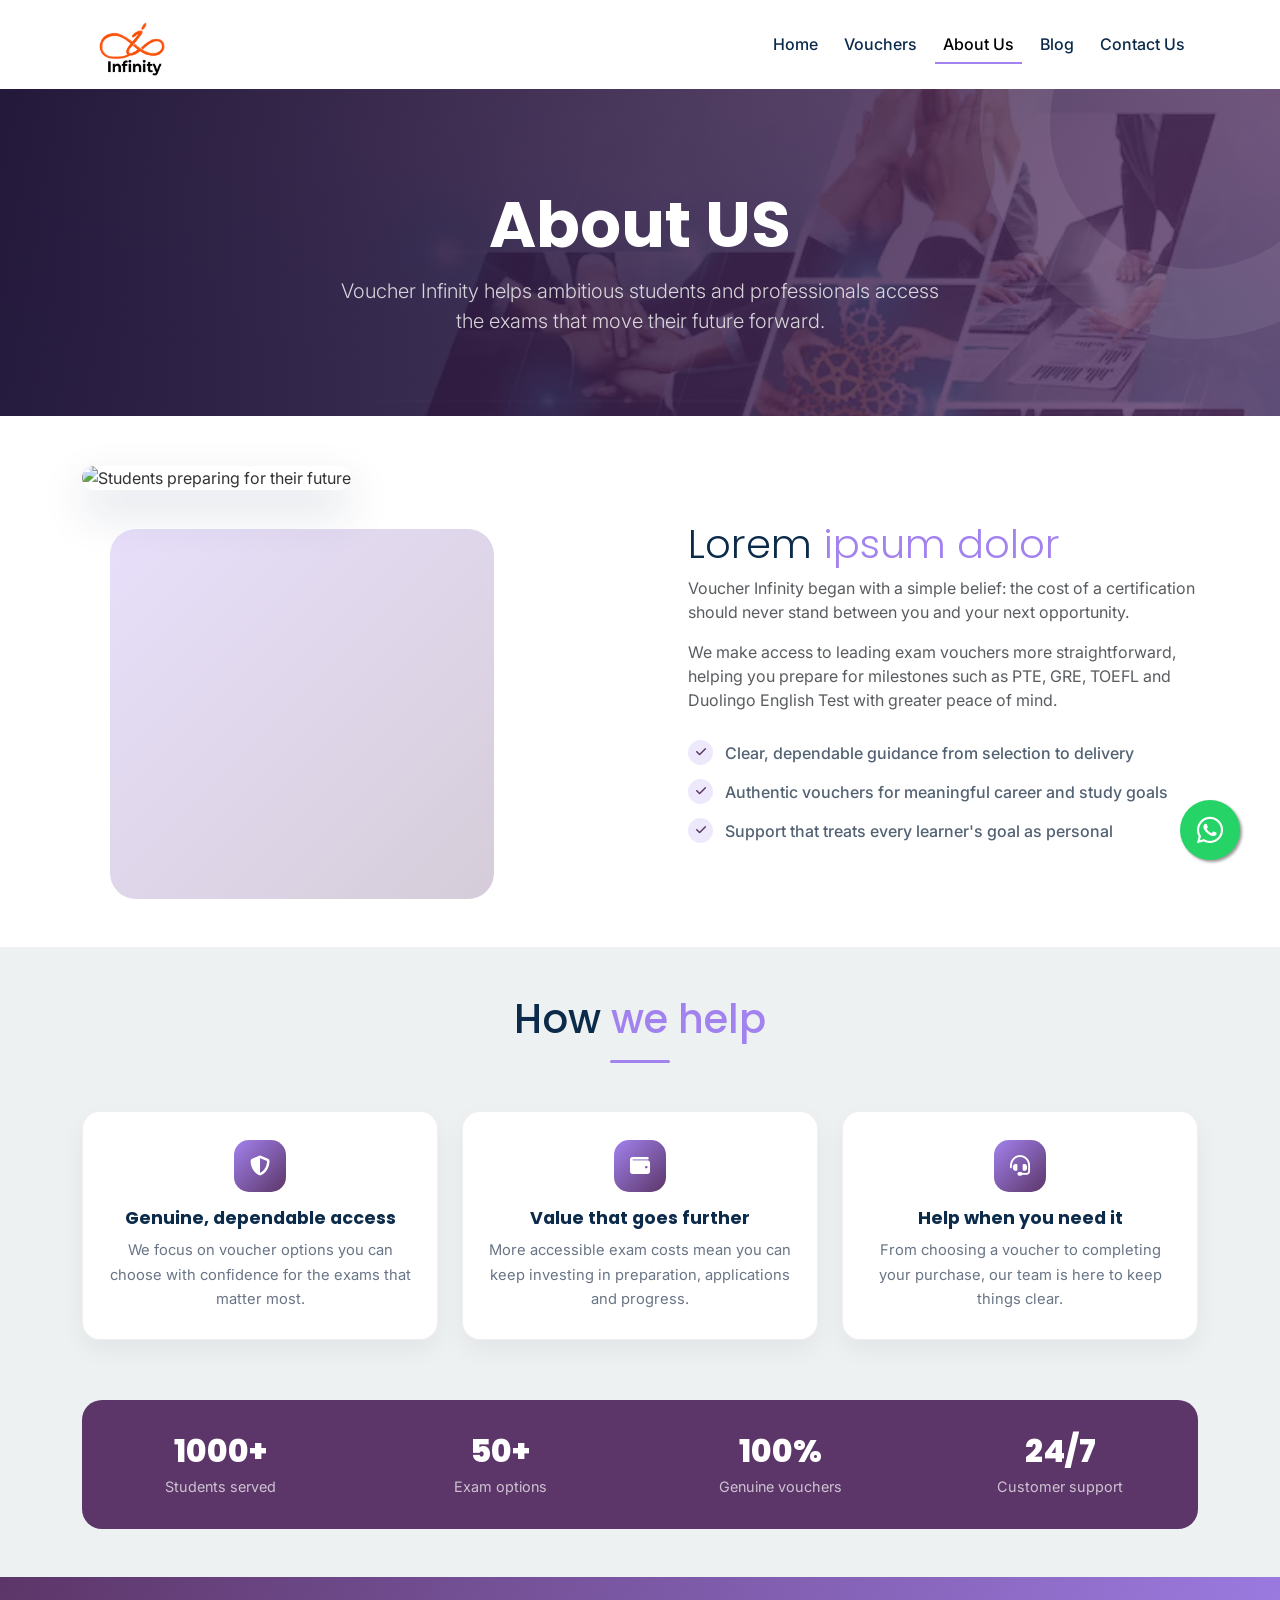
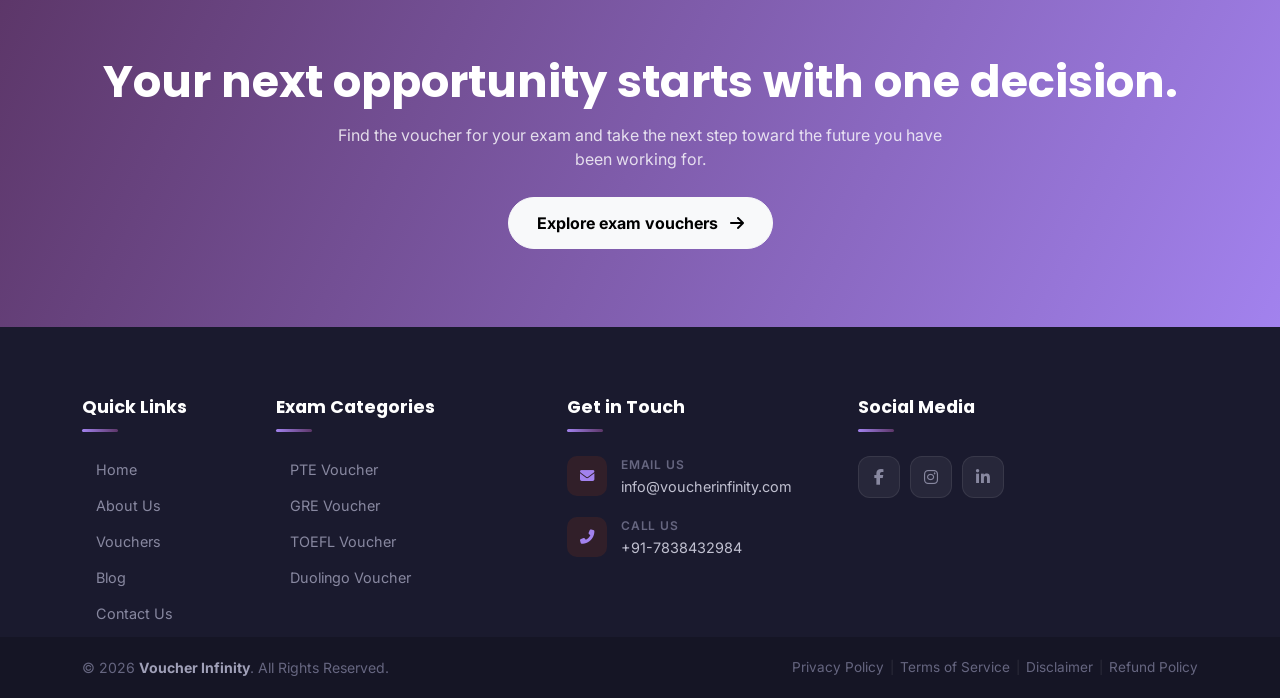
==== about.html @ 2a3965a2 "first commit" ====
<!DOCTYPE html>
<html lang="en">

<head>
  <meta charset="UTF-8">
  <meta name="viewport" content="width=device-width, initial-scale=1.0">
  <title>About Us - Voucher Infinity</title>
  <meta name="description"
    content="Learn more about Voucher Infinity, our mission, and our commitment to providing affordable certification vouchers.">

  <link rel="preconnect" href="https://fonts.googleapis.com">
  <link rel="preconnect" href="https://fonts.gstatic.com" crossorigin>
  <link
    href="https://fonts.googleapis.com/css2?family=Inter:wght@300;400;500;600;700&family=Poppins:wght@500;600;700;800&display=swap"
    rel="stylesheet">

  <link href="https://cdn.jsdelivr.net/npm/bootstrap@5.3.0/dist/css/bootstrap.min.css" rel="stylesheet">
  <link rel="stylesheet" href="https://cdnjs.cloudflare.com/ajax/libs/font-awesome/6.4.0/css/all.min.css">
  <link href="https://unpkg.com/aos@2.3.1/dist/aos.css" rel="stylesheet">
  <link rel="stylesheet" href="assets/css/style.css">

  <style>

  </style>
</head>

<body>

  <!-- Sticky Navbar -->
  <nav class="navbar navbar-expand-lg navbar-light" id="mainNavbar2">
    <div class="container">
      <a class="navbar-brand" href="index.html">
        <!-- <img src="assets/images/logo-white.png" alt="" class="nav-logo" style="max-width: 100px;"> -->
        <img src="assets/images/logo.png" alt="" class="nav-logo" style="max-width: 100px;">
      </a>

      <button class=" navbar-toggler ms-auto" type="button" data-bs-toggle="collapse" data-bs-target="#heronavbar">
        <span class="navbar-toggler-icon"></span>
      </button>
      <div class="collapse navbar-collapse" id="heronavbar">
        <ul class="navbar-nav ms-auto">
          <li class="nav-item">
            <a class="nav-link" href="index.html">Home</a>
          </li>
          <li class="nav-item voucher-dropdown dropdown">
            <a class="nav-link " href=" #" style="pointer-events: none;">
              Vouchers
            </a>

            <!-- VOUCHERS DROP DOWN -->
            <ul class="dropdown-menu">
              <li><a class="dropdown-item" href="exam-voucher-detail.html?exam=pte">PTE Voucher</a></li>
              <li><a class="dropdown-item" href="exam-voucher-detail.html?exam=gre">GRE Voucher</a></li>
              <li><a class="dropdown-item" href="exam-voucher-detail.html?exam=duolingo">Duolingo Voucher</a></li>
              <li><a class="dropdown-item" href="exam-voucher-detail.html?exam=toefl">TOEFL Voucher</a></li>
            </ul>

          </li>
          <li class="nav-item">
            <a class="nav-link active" href="about.html">About Us</a>
          </li>
          <li class="nav-item">
            <a class="nav-link" href="blog.html">Blog</a>
          </li>
          <li class="nav-item">
            <a class="nav-link" href="contact.html">Contact Us</a>
          </li>
        </ul>
      </div>
    </div>
  </nav>

  <div class="about-hero text-center"
    style=" background: #261a38 url('./assets/images/banners/about-page.webp') center/cover;">
    <div class="container" data-aos="fade-up">

      <h1>About US</h1>
      <p class="lead">Voucher Infinity helps ambitious students and professionals access the exams that move their
        future forward.</p>
    </div>
  </div>
  <div class="d-none"> </div>

  <section class="about-section py-5">
    <div class="container">
      <div class="row align-items-center g-5">
        <div class="col-lg-6" data-aos="fade-right">
          <div class="about-visual">
            <img
              src="https://img.magnific.com/premium-photo/composite-image-close-up-businesswoman-holding-blank-card_1134-14788.jpg?semt=ais_hybrid&w=740&q=80"
              alt="Students preparing for their future">
            <!-- <div class="experience-card"><strong>One goal.</strong><span>More confidence to take the exam that can
                change your path.</span></div> -->
          </div>
        </div>
        <div class="col-lg-6 ps-lg-5" data-aos="fade-left">

          <h2 class="display-6 ">Lorem <span class="text-primary-custom position-relative z-1">ipsum dolor</span>
          </h2>
          <p class="text-muted ">Voucher Infinity began with a simple belief: the cost of a certification should
            never stand between you and your next opportunity.</p>
          <p class="text-muted">We make access to leading exam vouchers more straightforward, helping you prepare for
            milestones such as PTE, GRE, TOEFL and Duolingo English Test with greater peace of mind.</p>
          <ul class="about-checklist">
            <li><i class="fas fa-check"></i>Clear, dependable guidance from selection to delivery</li>
            <li><i class="fas fa-check"></i>Authentic vouchers for meaningful career and study goals</li>
            <li><i class="fas fa-check"></i>Support that treats every learner's goal as personal</li>
          </ul>
        </div>
      </div>
    </div>
  </section>

  <section class="about-section  py-5">
    <div class="container">
      <div class="section-title  mb-4" data-aos="fade-up">
        <h2 class="">How <span> we help</span></h2>

      </div>

      <div class="row g-4 mt-3">
        <div class="col-md-4" data-aos="fade-up" data-aos-delay="0">
          <article class="proof-card"><i class="fas fa-shield-halved"></i>
            <h3>Genuine, dependable access</h3>
            <p>We focus on voucher options you can choose with confidence for the exams that matter most.</p>
          </article>
        </div>
        <div class="col-md-4" data-aos="fade-up" data-aos-delay="100">
          <article class="proof-card"><i class="fas fa-wallet"></i>
            <h3>Value that goes further</h3>
            <p>More accessible exam costs mean you can keep investing in preparation, applications and progress.</p>
          </article>
        </div>
        <div class="col-md-4" data-aos="fade-up" data-aos-delay="200">
          <article class="proof-card"><i class="fas fa-headset"></i>
            <h3>Help when you need it</h3>
            <p>From choosing a voucher to completing your purchase, our team is here to keep things clear.</p>
          </article>
        </div>
      </div>
      <div class="stat-strip" data-aos="zoom-in">
        <div class="row text-center g-4">
          <div class="col-6 col-lg-3">
            <div class="number">1000+</div>
            <p>Students served</p>
          </div>
          <div class="col-6 col-lg-3">
            <div class="number">50+</div>
            <p>Exam options</p>
          </div>
          <div class="col-6 col-lg-3">
            <div class="number">100%</div>
            <p>Genuine vouchers</p>
          </div>
          <div class="col-6 col-lg-3">
            <div class="number">24/7</div>
            <p>Customer support</p>
          </div>
        </div>
      </div>
    </div>
  </section>

  <section class="about-cta">
    <div class="container" data-aos="fade-up">
      <h2>Your next opportunity starts with one decision.</h2>
      <p>Find the voucher for your exam and take the next step toward the future you have been working for.</p><a
        class="btn btn-light" href="index.html#vouchers">Explore exam vouchers <i
          class="fas fa-arrow-right ms-2"></i></a>
    </div>
  </section>

  <!-- Footer -->

  <footer class="site-footer" id="site-footer">


    <!-- Main Footer Content -->
    <div class="footer-main">
      <div class="container">
        <div class="row g-5">
          <!-- Brand Column -->


          <!-- Quick Links -->
          <div class="col-lg-2 col-md-6 col-6">
            <h5 class="footer-col-title">Quick Links</h5>
            <ul class="footer-nav-list" id="footer-quick-links">
              <li><a href="index.html"><i class="fas fa-chevron-right"></i> Home</a></li>
              <li><a href="about.html"><i class="fas fa-chevron-right"></i> About Us</a></li>
              <li><a href="vouchers.html"><i class="fas fa-chevron-right"></i> Vouchers</a></li>
              <li><a href="blog.html"><i class="fas fa-chevron-right"></i> Blog</a></li>
              <li><a href="contact.html"><i class="fas fa-chevron-right"></i> Contact Us</a></li>
            </ul>
          </div>

          <!-- Exam Categories -->
          <div class="col-lg-3 col-md-6 col-6">
            <h5 class="footer-col-title">Exam Categories</h5>
            <ul class="footer-nav-list" id="footer-categories">
              <li><a href="exam-voucher-detail.html?exam=pte"><i class="fas fa-chevron-right"></i> PTE Voucher</a></li>
              <li><a href="exam-voucher-detail.html?exam=gre"><i class="fas fa-chevron-right"></i> GRE Voucher</a></li>
              <li><a href="exam-voucher-detail.html?exam=toefl"><i class="fas fa-chevron-right"></i> TOEFL Voucher</a>
              </li>
              <li><a href="exam-voucher-detail.html?exam=duolingo"><i class="fas fa-chevron-right"></i> Duolingo
                  Voucher</a></li>

            </ul>
          </div>

          <!-- Contact Info -->
          <div class="col-lg-3 col-md-6">
            <h5 class="footer-col-title">Get in Touch</h5>
            <ul class="footer-contact-list" id="footer-contact-info">
              <li>
                <div class="footer-contact-icon"><i class="fas fa-envelope"></i></div>
                <div>
                  <span class="footer-contact-label">Email Us</span>
                  <a href="mailto:info@voucherinfinity.com">info@voucherinfinity.com</a>
                </div>
              </li>
              <li>
                <div class="footer-contact-icon"><i class="fas fa-phone-alt"></i></div>
                <div>
                  <span class="footer-contact-label">Call Us</span>
                  <a href="tel:+917838432984">+91-7838432984</a>
                </div>
              </li>
              <!-- <li>
                <div class="footer-contact-icon"><i class="fas fa-map-marker-alt"></i></div>
                <div>
                  <span class="footer-contact-label">Location</span>
                  <span class="footer-contact-value">New Delhi, India</span>
                </div>
              </li>
              <li>
                <div class="footer-contact-icon"><i class="fas fa-clock"></i></div>
                <div>
                  <span class="footer-contact-label">Working Hours</span>
                  <span class="footer-contact-value">Mon - Sat: 9AM - 7PM</span>
                </div>
              </li> -->
            </ul>
          </div>
          <div class="col-lg-4 col-md-6">
            <h5 class="footer-col-title">Social Media </h5>
            <div class="footer-brand-block">
              <!-- <a href="index.html" class="footer-logo-link d-inline-flex align-items-center gap-2 mb-3">

                <img src="assets/images/logo-white.png" alt="footer-logo" style="max-width: 100px;" />
              </a> -->

              <div class="footer-social-links">
                <a href="#" class="footer-social-link" aria-label="Facebook" id="footer-social-facebook">
                  <i class="fab fa-facebook-f"></i>
                </a>

                <a href="#" class="footer-social-link" aria-label="Instagram" id="footer-social-instagram">
                  <i class="fab fa-instagram"></i>
                </a>
                <a href="#" class="footer-social-link" aria-label="LinkedIn" id="footer-social-linkedin">
                  <i class="fab fa-linkedin-in"></i>
                </a>

              </div>
            </div>
          </div>
        </div>

        <!-- Trust Badges Row -->

      </div>
    </div>

    <!-- Footer Bottom -->
    <div class="footer-bottom-bar">
      <div class="container">
        <div class="row align-items-center g-3">
          <div class="col-md-6 text-center text-md-start">
            <p class="footer-copyright mb-0">&copy; 2026 <strong>Voucher Infinity</strong>. All Rights Reserved.</p>
          </div>
          <div class="col-md-6 text-center text-md-end">
            <div class="footer-legal-links" id="footer-legal-links">
              <a href="#">Privacy Policy</a>
              <span class="footer-legal-sep">|</span>
              <a href="#">Terms of Service</a>
              <span class="footer-legal-sep">|</span>
              <a href="#">Disclaimer</a>
              <span class="footer-legal-sep">|</span>
              <a href="#">Refund Policy</a>
            </div>
          </div>
        </div>
      </div>
    </div>
  </footer>
  <a href="https://wa.me/919876543210" class="whatsapp-float" target="_blank"><i class="fab fa-whatsapp"></i></a>

  <script src="https://code.jquery.com/jquery-3.6.0.min.js"></script>
  <script src="https://cdn.jsdelivr.net/npm/bootstrap@5.3.0/dist/js/bootstrap.bundle.min.js"></script>
  <script src="https://unpkg.com/aos@2.3.1/dist/aos.js"></script>
  <script src="assets/js/main.js"></script>
</body>

</html>
---- assets/css/style.css ----
:root {
  --primary-color: #a282ee;
  --secondary-color: #5c3668;

  --light-bg: #F8F9FA;
  --body-font: 'Inter', sans-serif;
  --heading-font: 'Poppins', sans-serif;
  --border-radius-sm: 8px;
  --border-radius-md: 16px;
  --border-radius-lg: 24px;
  --box-shadow: 0 10px 30px rgba(0, 0, 0, 0.08);
  --box-shadow-hover: 0 15px 40px rgba(252, 77, 1, 0.15);
  --transition: all 0.3s ease;
  --primary-gradient: linear-gradient(90deg, var(--primary-color), var(--secondary-color));
  --gradient-btn: linear-gradient(90deg, var(--secondary-color) 0%, var(--primary-color) 100%);
  --shadow-sm: 0 4px 6px rgba(0, 0, 0, 0.05);
  --shadow-md: 0 10px 20px rgba(0, 0, 0, 0.08);
  --shadow-lg: 0 20px 40px rgba(0, 0, 0, 0.12);
  --shadow-card: 0 20px 40px rgba(3, 123, 128, 0.26);
  --theme-white: #ffffff;
  /* --white: #ffffff; */
  --dark-color: #0C2B4B;
  --light-primary-color: rgba(162, 130, 238, 0.16);
  --light-color: #747781;

}

body {
  font-family: var(--body-font);
  color: #333;
  overflow-x: hidden;
  background-color: #FAFBFC;
}

h1,
h2,
h3,
h4,
h5,
h6 {
  font-family: var(--heading-font);
  font-weight: 700;
  color: var(--dark-color);
}

a {
  text-decoration: none;
  transition: var(--transition);
}

section {
  background-color: #edf1f1;
}

section:nth-child(even) {
  background-color: #ffffff;
}

/* Utilities */
.text-primary-custom {
  color: var(--primary-color);
}

.text-secondary-custom {
  color: var(--secondary-color);
}

.bg-primary-custom {
  background-color: var(--primary-color);
}

.bg-secondary-custom {
  background-color: var(--secondary-color);
}

.btn-primary-custom {
  background: var(--primary-color);
  color: #fff;
  border: none;
  border-radius: 8px;
  padding: 10px 14px;
  font-weight: 600;
  transition: var(--transition);
  /* box-shadow: 0 4px 15px var(--primary-color); */
  font-size: 14px;
  width: 100%;
  text-align: center;
}

.btn-secondary-custom {
  background: white;
  color: var(--primary-color);
  border: 1px solid var(--primary-color);
  border-radius: 8px;
  padding: 10px 14px;
  font-weight: 600;
  transition: var(--transition);
  box-shadow: 0 4px 15px var(--primary-color);
  font-size: 14px;
  width: 100%;
  text-align: center;

}

.btn-primary-custom-2 {
  background: white;
  color: var(--primary-color);
  border: 1px solid var(--primary-color);
  border-radius: 8px;
  padding: 10px 14px;
  font-weight: 600;
  transition: var(--transition);
  box-shadow: 0 4px 15px var(--primary-color);
  font-size: 14px;
  text-align: center;
}

.btn-primary-custom-2:hover {
  background: white;
  transform: translateY(-2px);
  box-shadow: 0 6px 20px var(--secondary-color);
  color: var(--primary-color);
  transform: translateY(-2px);

}

.btn-primary-custom:hover,
.btn-secondary-custom:hover {
  transform: translateY(-2px);
  box-shadow: 0 6px 20px rgba(252, 77, 1, 0.4);


}

.btn-outline-custom {
  border: 2px solid var(--primary-color);
  color: var(--primary-color);
  background: transparent;
  border-radius: 50px;
  padding: 8px 22px;
  font-weight: 600;
  transition: var(--transition);
  text-align: center;
}

.btn-outline-custom:hover {
  background: var(--primary-color);
  color: #fff;
}

.glass-card {
  background: rgba(255, 255, 255, 0.85);
  backdrop-filter: blur(10px);
  border: 1px solid rgba(255, 255, 255, 0.3);
  border-radius: var(--border-radius-md);
  box-shadow: var(--box-shadow);
  transition: var(--transition);
}

.glass-card:hover {
  transform: translateY(-5px);
  box-shadow: var(--box-shadow-hover);
}

/* Navbar Sticky */
.navbar {
  transition: var(--transition);
  /* padding: 15px 0; */
  background-color: rgba(255, 255, 255, 0.95);
  /* backdrop-filter: blur(10px); */
}

.navbar.sticky {
  box-shadow: 0 2px 15px rgba(0, 0, 0, 0.1);
  padding: 10px 0;
}

.navbar-brand {
  font-family: var(--heading-font);
  font-weight: 800;
  font-size: 1.5rem;
  color: var(--primary-color) !important;
}

.nav-link {
  font-weight: 500;
  color: var(--dark-color);
  margin: 0 5px;
  position: relative;
}

.nav-link::after {
  content: '';
  position: absolute;
  width: 0;
  height: 2px;
  background-color: var(--primary-color);
  bottom: 0;
  left: 0;
  transition: var(--transition);
}

.nav-link:hover::after,
.nav-link.active::after {
  width: 100%;
}

/* Hero Section */


.hero-section {
  position: relative;
  min-height: 85vh;
  display: block;
  /* Changed from flex */
  background: #000;
}

.hero-section .owl-theme .owl-nav {
  margin-top: 0px;
}

.hero-section.p-0 {
  padding: 0 !important;
}

.hero-slide {
  height: 85vh;
  background-size: cover;
  background-position: center;
  background-repeat: no-repeat;
  position: relative;
  display: flex;
  align-items: center;
}

.hero-overlay {
  position: absolute;
  top: 0;
  left: 0;
  width: 100%;
  height: 100%;
  background: rgba(0, 0, 0, 0.65);
  z-index: 1;
}

.hero-content {
  position: relative;
  z-index: 2;
}

.hero-content h1 {
  font-size: 3.5rem;
  line-height: 1.2;
  margin-bottom: 20px;
}

.hero-content h1 span {
  background: linear-gradient(135deg, var(--primary-color), var(--secondary-color));
  -webkit-background-clip: text;
  -webkit-text-fill-color: transparent;
}

.hero-content p {
  font-size: 1.25rem;
  color: #ddd !important;
  margin-bottom: 30px;
}

/* Owl Carousel Custom Nav & Dots */
:is(.hero-carousel, .our-exam-vouchers) .owl-nav button.owl-prev,
:is(.hero-carousel, .our-exam-vouchers) .owl-nav button.owl-next {
  position: absolute;
  top: 50%;
  transform: translateY(-50%);
  width: 50px;
  height: 50px;
  background: rgba(221, 221, 221, 0.8) !important;

  color: #fff !important;
  border-radius: 50% !important;
  font-size: 1.5rem !important;
  transition: var(--transition);
  display: flex;
  align-items: center;
  justify-content: center;
}

@media screen and (width >=1400px) {
  .our-exam-vouchers .owl-nav button.owl-prev {
    left: -40px;
  }

  .our-exam-vouchers .owl-nav button.owl-next {
    right: -40px;
  }
}



.our-exam-vouchers .owl-nav button:hover {
  background: var(--primary-color) !important;
}

.our-exam-vouchers .owl-dots {
  position: absolute;
  bottom: 30px;
  width: 100%;
  text-align: center;
}

.our-exam-vouchers .owl-dot span {
  width: 12px !important;
  height: 12px !important;
  background: rgba(255, 255, 255, 0.5) !important;
  margin: 5px 8px !important;
  transition: var(--transition) !important;
}

.our-exam-vouchers .owl-dot.active span {
  background: var(--primary-color) !important;
  transform: scale(1.3);
}

/* Animations for Slide Content */
.our-exam-vouchers .owl-item.active .hero-content h1 {
  animation: fadeInUp 1s both 0.2s;
}

.our-exam-vouchers .owl-item.active .hero-content p {
  animation: fadeInUp 1s both 0.4s;
}

.our-exam-vouchers .owl-item.active .hero-content .d-flex {
  animation: fadeInUp 1s both 0.6s;
}

@keyframes fadeInUp {
  from {
    opacity: 0;
    transform: translate3d(0, 40px, 0);
  }

  to {
    opacity: 1;
    transform: translate3d(0, 0, 0);
  }
}

.trust-badge {
  display: inline-flex;
  align-items: center;
  gap: 10px;
  background: #fff;
  padding: 8px 16px;
  border-radius: 50px;
  box-shadow: 0 4px 10px rgba(0, 0, 0, 0.05);
  margin-top: 20px;
  font-weight: 500;
  color: #333;
}

.trust-badge i {
  color: #4CAF50;
}

/* Brands Section */
.brands-section {
  padding: 40px 0;
  /* background: #fff; */
  border-top: 1px solid #eee;
  border-bottom: 1px solid #eee;
}

.brand-logo {
  filter: grayscale(100%);
  opacity: 0.6;
  transition: var(--transition);
  max-height: 50px;
  margin: 0 auto;
}

.brand-logo:hover {
  filter: grayscale(0%);
  opacity: 1;
}

/* Categories Section */
.section-title {
  text-align: center;
  margin-bottom: 50px;
}

.section-title h2 {
  font-size: 2.5rem;
  margin-bottom: 15px;
  font-weight: 500;
  padding-bottom: 20px;
}

.section-title h2::after {
  content: '';
  position: absolute;
  left: 50%;
  bottom: 0;
  width: 60px;
  height: 3px;
  background: var(--primary-color);
  transform: translateX(-50%);
  border-radius: 4px;
}


.section-title p {
  color: #666;
  max-width: 600px;
  margin: 0 auto;
}

.category-card {
  padding: 40px 30px;
  text-align: center;
  border-radius: var(--border-radius-md);
  background: #fff;
  box-shadow: var(--box-shadow);
  transition: var(--transition);
  height: 100%;
}

.category-card:hover {
  transform: translateY(-10px);
  box-shadow: var(--box-shadow-hover);
}

.category-icon {
  width: 80px;
  height: 80px;
  background: rgba(252, 77, 1, 0.1);
  color: var(--primary-color);
  border-radius: 50%;
  display: inline-flex;
  align-items: center;
  justify-content: center;
  font-size: 2rem;
  margin-bottom: 20px;
  transition: var(--transition);
}

.category-card:hover .category-icon {
  background: var(--primary-color);
  color: #fff;
}

/* Premium Vouchers Section */

/* .voucher-features-modern {
  display: none;
} */

.voucher-card-premium {
  background: #fff;
  border-radius: 20px;
  overflow: hidden;
  /* box-shadow: var(--shadow-md); */
  transition: all 0.4s cubic-bezier(0.175, 0.885, 0.32, 1.275);
  position: relative;
  height: 100%;
  display: flex;
  flex-direction: column;
  border: 1px solid rgba(0, 0, 0, 0.2);
}

.voucher-card-premium:hover {
  /* transform: translateY(-10px); */
  /* box-shadow: var(--shadow-card); */
  border-color: var(--primary-color);
}

.voucher-card-header {
  position: relative;
  padding: 10px;
  text-align: center;
  border-bottom: 1px solid rgba(0, 0, 0, 0.03);
}

.bg-light-orange {
  background-color: white;
}

.voucher-logo {
  height: 60px;
  object-fit: contain;
  /* width: 140px; */
  transition: transform 0.3s ease;
  /* width: 100%; */
}

.voucher-card-premium:hover .voucher-logo {
  transform: scale(1.1);
}

.discount-badge-modern {
  position: absolute;
  top: 15px;
  right: 15px;
  background: linear-gradient(135deg, #FF3B30, #FF6B6B);
  color: #fff;
  padding: 6px 14px;
  border-radius: 30px;
  font-size: 0.8rem;
  font-weight: 700;
  letter-spacing: 0.5px;
  box-shadow: 0 4px 10px rgba(255, 59, 48, 0.3);
  z-index: 2;
}

.voucher-card-body {
  padding: 26px 20px;
  flex-grow: 1;
  display: flex;
  flex-direction: column;
  justify-content: space-between;
}

.voucher-title {
  font-size: 1.1rem;
  font-weight: 600;
  margin-bottom: 15px;
  color: var(--dark-color);
  text-align: center;
}

.voucher-pricing {
  text-align: center;
  /* margin-bottom: 20px; */
}

.price-current {
  font-size: 1.5rem;
  font-weight: 500;
  color: var(--primary-color);
  display: inline-block;
  margin-right: 10px;
}

.price-original {
  font-size: 1.1rem;
  color: #999;
  font-weight: 500;
}

.voucher-divider {
  border-color: rgba(0, 0, 0, 0.04);
  margin: 0 0 20px 0;
  /* display: none; */
}

.voucher-features-modern {
  list-style: none;
  padding: 0;
  margin-bottom: 4px;
  flex-grow: 1;
}

.voucher-features-modern li {
  margin-bottom: 10px;
  color: #555;
  font-size: 13px;
  display: flex;
  align-items: center;
}

.voucher-features-modern li i {
  font-size: 1rem;
  margin-right: 8px;
  flex-shrink: 0;
  opacity: .7;
}

/* Features/Why Choose Us Modern */
.feature-card-modern {
  border: none;
  background: rgba(255, 255, 255, 0.9);
  transition: all 0.4s cubic-bezier(0.175, 0.885, 0.32, 1.275);
}

.feature-card-modern:hover {
  transform: translateY(-10px) scale(1.02);
  box-shadow: 0 15px 35px rgba(252, 77, 1, 0.1) !important;
  border-bottom: 3px solid var(--primary-color);
}

.feature-icon-modern {
  width: 70px;
  height: 70px;
  background-color: var(--light-primary-color);
  color: var(--primary-color);
  border-radius: 50%;
  display: flex;
  align-items: center;
  justify-content: center;
  font-size: 2rem;
  transition: all 0.4s ease;

}

.feature-card-modern:hover .feature-icon-modern {
  background: linear-gradient(135deg, var(--primary-color), var(--secondary-color));
  color: #fff;
  transform: rotateY(180deg);
}

/* How It Works Modern */
.how-it-works-wrapper {
  position: relative;
  border-top: 5px solid var(--primary-color);
}

.step-modern {
  position: relative;
  padding-bottom: 10px;
}

.step-modern:not(:last-child)::after {
  content: '';
  position: absolute;
  left: 21.5px;
  top: 45px;
  bottom: -15px;
  width: 2px;
  background-image: linear-gradient(to bottom, var(--primary-color) 50%, transparent 50%);
  background-size: 2px 10px;
  background-repeat: repeat-y;
  opacity: 0.3;
  z-index: 0;
}

.step-modern:hover .step-number {
  background: var(--primary-color);
  color: #fff;
  transform: scale(1.1);

}

.step-number {
  width: 45px;
  height: 45px;
  min-width: 45px;
  border-radius: 50%;
  background: #f8f9fa;
  color: var(--primary-color);
  font-size: 1.25rem;
  font-weight: 700;
  display: flex;
  align-items: center;
  justify-content: center;
  border: 2px solid var(--primary-color);
  position: relative;
  z-index: 1;
  transition: all 0.3s ease;
}

/* Comparison Section Modern */
.comparison-wrapper {
  background: #fff;
  border-radius: 16px;
  border: 1px solid #edf2f9;
  box-shadow: 0 10px 30px rgba(0, 0, 0, 0.02);
  overflow: hidden;
}

.comparison-table-modern {
  width: 100%;
  border-collapse: collapse;
  border-spacing: 0;
  margin: 0;
}

.comparison-table-modern th,
.comparison-table-modern td {
  padding: 20px 24px;
  text-align: left;
  vertical-align: middle;
  border-bottom: 1px solid #edf2f9;
  border-right: 1px solid #edf2f9;
}

.comparison-table-modern th:last-child,
.comparison-table-modern td:last-child {
  border-right: none;
}

.comparison-table-modern tr:last-child td {
  border-bottom: none;
}

.comparison-table-modern th {
  background-color: #fff;
  font-family: var(--heading-font);
  position: relative;
}

/* Feature Column */
.comparison-table-modern th:first-child,
.comparison-table-modern td:first-child {
  width: 38%;
}

.comparison-table-modern th:first-child {
  font-size: 0.85rem;
  font-weight: 700;
  color: #8c98a4;
  text-transform: uppercase;
  letter-spacing: 0.05em;
}

.feature-cell {
  gap: 16px;
}

.feature-icon-wrapper {
  width: 42px;
  height: 42px;
  border-radius: 50px;
  display: flex;
  align-items: center;
  justify-content: center;
  font-size: 1.1rem;
  border: 1px solid var(--primary-color);
  flex-shrink: 0;
}

/* Pastel colors for feature icons */
.icon-bg-1 {
  background-color: rgba(104, 39, 129, 0.08);
  color: var(--primary-color)
}

.icon-bg-2 {
  background-color: rgba(111, 66, 193, 0.08);
  color: #6f42c1;
}

.icon-bg-3 {
  background-color: rgba(23, 162, 184, 0.08);
  color: #17a2b8;
}

.icon-bg-4 {
  background-color: rgba(79, 70, 229, 0.08);
  color: #4f46e5;
}

.icon-bg-5 {
  background-color: rgba(40, 167, 69, 0.08);
  color: #28a745;
}

.feature-text {
  display: flex;
  flex-direction: column;
}

.feature-title {
  font-weight: 700;
  font-size: 1rem;
  color: var(--dark-color);
  line-height: 1.2;
}

.feature-subtitle {
  font-size: 0.8rem;
  color: #8c98a4;
  margin-top: 3px;
  font-weight: 400;
}

/* Brand Column (Voucher Infinity) - Middle */
.comparison-table-modern th:nth-child(2),
.comparison-table-modern td:nth-child(2) {
  width: 31%;
}

.comparison-table-modern th:nth-child(2) {
  font-size: 1.3rem;
  font-weight: 700;
  padding-right: 70px;
}

.brand-title {
  display: flex;
  align-items: center;
  font-weight: 500;
  font-size: 16px;
}

.brand-title .text-dark-blue {
  color: var(--dark-color);
}

.brand-title .text-primary-color {
  color: var(--primary-color);
  margin-left: 4px;
}

/* Other Providers Column - Right */
.comparison-table-modern th:nth-child(3),
.comparison-table-modern td:nth-child(3) {
  width: 31%;
}

.comparison-table-modern th:nth-child(3) {
  font-size: 1.15rem;
  font-weight: 700;
  color: var(--dark-color);
  padding-right: 70px;
}

/* Watermarks */
.header-watermark {
  position: absolute;
  right: 20px;
  top: 50%;
  transform: translateY(-50%);
  width: 40px;
  height: 28px;
  border-radius: 6px;
  display: flex;
  align-items: center;
  justify-content: center;
  font-size: 0.85rem;
}

.watermark-success {
  background-color: rgba(59, 173, 168, 0.08);
  color: #3bada8;
}

.watermark-danger {
  background-color: rgba(220, 53, 69, 0.08);
  color: #dc3545;
}

/* Comparison Cells */
.comparison-cell {
  gap: 10px;
  font-size: 0.95rem;
}

.cell-check-icon {
  color: #3bada8;
  /* primary green/teal */
  font-size: 1.2rem;
  flex-shrink: 0;
}

.cell-cross-icon {
  color: #e06c75;
  /* muted/coral red */
  font-size: 1.2rem;
  flex-shrink: 0;
}

.comparison-cell .cell-text {
  color: #718096;
  font-weight: 400;
}

.comparison-cell.text-muted .cell-text {
  color: #718096;
  font-weight: 400;
}

/* Testimonials Modern */
.testimonial-card-modern {
  background: #fff;
  padding: 25px;
  border-radius: 10px;
  margin: 20px 10px;
  position: relative;
  transition: all 0.3s ease;
  border: 1px solid var(--primary-color);
  /* border-bottom: 4px solid transparent; */

}

.testimonial-card-modern:hover {
  /* transform: translateY(-5px); */
  box-shadow: 0 15px 40px rgba(252, 77, 1, 0.1);

}

.quote-icon-modern {
  position: absolute;
  top: 30px;
  right: 30px;
  font-size: 4rem;
  color: rgba(252, 77, 1, 0.05);
  line-height: 1;
}

.stars-modern {
  color: #d4a72c;
  font-size: 14px;
  margin-bottom: 20px;
}

.testimonial-text-modern {
  font-size: 1.05rem;
  line-height: 1.6;
  color: #555;
  font-style: italic;
  margin-bottom: 25px;
  position: relative;
  z-index: 1;
}

.user-info-modern {
  /* display: flex;
  align-items: center; */
  border-top: 1px solid rgba(0, 0, 0, 0.05);
  padding-top: 20px;
}

#testimonial-section .user-avatar-modern {
  width: 60px;
  height: 60px;
  border-radius: 50%;
  margin-right: 15px;
  object-fit: cover;
  border: 2px solid var(--primary-color);
  padding: 2px;
  margin-bottom: 10px;
}

/* FAQ */
.accordion-item {
  border: none;
  margin-bottom: 15px;
  border-radius: var(--border-radius-sm) !important;
  box-shadow: 0 5px 15px rgba(0, 0, 0, 0.05);
  overflow: hidden;
}

.accordion-button {
  font-family: var(--heading-font);
  font-weight: 600;
  padding: 20px;
}

.accordion-button:not(.collapsed) {
  color: var(--primary-color);
  background-color: rgba(252, 77, 1, 0.05);
  box-shadow: none;
}

.accordion-button:focus {
  box-shadow: none;
}

/* CTA Section */
.cta-section {
  background: linear-gradient(135deg, var(--primary-color), var(--secondary-color));
  padding: 80px 0;
  color: #fff;
  text-align: center;
  position: relative;
  overflow: hidden;
}

.cta-section h2 {
  color: #fff;
  margin-bottom: 20px;
}

/* ============================
   HOW TO BUY VOUCHER — Timeline
   ============================ */
.how-to-buy-section {
  position: relative;
  padding: 90px 0 80px;
  background: #ffffff;
  overflow: hidden;
}

/* Decorative blobs */
.htb-blob {
  position: absolute;
  border-radius: 50%;
  pointer-events: none;
  z-index: 0;
}

.htb-blob-1 {
  width: 420px;
  height: 420px;
  top: -120px;
  left: -140px;
  background: radial-gradient(circle, rgba(252, 77, 1, 0.06) 0%, transparent 70%);
}

.htb-blob-2 {
  width: 350px;
  height: 350px;
  bottom: -100px;
  right: -100px;
  background: radial-gradient(circle, rgba(230, 150, 3, 0.07) 0%, transparent 70%);
}

/* --- Header --- */
.htb-label {
  display: inline-flex;
  align-items: center;
  gap: 8px;
  background: rgba(252, 77, 1, 0.08);
  border: 1px solid rgba(252, 77, 1, 0.2);
  color: #FC4D01;
  padding: 7px 18px;
  border-radius: 50px;
  font-size: 0.82rem;
  font-weight: 700;
  letter-spacing: 1px;
  text-transform: uppercase;
  margin-bottom: 18px;
}

.htb-heading {
  font-family: var(--heading-font);
  font-size: 2.6rem;
  font-weight: 800;
  color: var(--dark-color);
  margin-bottom: 16px;
  line-height: 1.25;
}

.htb-heading-accent {
  background: linear-gradient(135deg, #FC4D01, #e69603);
  -webkit-background-clip: text;
  -webkit-text-fill-color: transparent;
  background-clip: text;
}

.htb-subtext {
  color: #666;
  font-size: 1rem;
  line-height: 1.75;
  max-width: 540px;
  margin: 0 auto 60px;
}

/* --- Timeline Grid --- */
.htb-timeline-wrap {
  position: relative;
  display: grid;
  grid-template-columns: repeat(5, 1fr);
  gap: 0;
  margin-bottom: 50px;
}

/* Horizontal connector line */
.htb-connector-line {
  position: absolute;
  top: 44px;
  left: calc(10% + 30px);
  right: calc(10% + 30px);
  height: 2px;
  background: linear-gradient(90deg, #FC4D01, #e69603, #FC4D01);
  background-size: 200% auto;
  animation: htbLineShimmer 3s linear infinite;
  z-index: 0;
}

@keyframes htbLineShimmer {
  0% {
    background-position: 0% center;
  }

  100% {
    background-position: 200% center;
  }
}

/* --- Individual Step --- */
.htb-step {
  position: relative;
  display: flex;
  flex-direction: column;
  align-items: center;
  text-align: center;
  padding: 0 12px;
  z-index: 1;
}

.htb-step-icon-wrap {
  position: relative;
  margin-bottom: 24px;
}

/* Step number badge */
.htb-step-num {
  position: absolute;
  top: -10px;
  right: -10px;
  width: 24px;
  height: 24px;
  border-radius: 50%;
  background: linear-gradient(135deg, #FC4D01, #e69603);
  color: #fff;
  font-size: 0.7rem;
  font-weight: 800;
  display: flex;
  align-items: center;
  justify-content: center;
  z-index: 2;
  box-shadow: 0 2px 8px rgba(252, 77, 1, 0.4);
  font-family: var(--heading-font);
}

.htb-num-final {
  background: linear-gradient(135deg, #059669, #10b981);
  box-shadow: 0 2px 8px rgba(5, 150, 105, 0.4);
}

/* Step icon circle */
.htb-step-icon {
  width: 88px;
  height: 88px;
  border-radius: 50%;
  background: #fff;
  border: 2px solid rgba(252, 77, 1, 0.15);
  box-shadow: 0 8px 28px rgba(252, 77, 1, 0.1);
  display: flex;
  align-items: center;
  justify-content: center;
  font-size: 1.7rem;
  color: #FC4D01;
  transition: all 0.4s cubic-bezier(0.175, 0.885, 0.32, 1.275);
  position: relative;
  z-index: 1;
}

.htb-step:hover .htb-step-icon {
  background: linear-gradient(135deg, #FC4D01, #e69603);
  color: #fff;
  transform: translateY(-6px) scale(1.08);
  box-shadow: 0 16px 36px rgba(252, 77, 1, 0.25);
  border-color: transparent;
}

.htb-icon-final {
  border-color: rgba(5, 150, 105, 0.2);
  color: #059669;
  box-shadow: 0 8px 28px rgba(5, 150, 105, 0.1);
}

.htb-step:hover .htb-icon-final {
  background: linear-gradient(135deg, #059669, #10b981);
  color: #fff;
  box-shadow: 0 16px 36px rgba(5, 150, 105, 0.25);
}

/* Step body */
.htb-step-body {
  padding: 0 4px;
}

.htb-step-title {
  font-family: var(--heading-font);
  font-size: 1rem;
  font-weight: 700;
  color: var(--dark-color);
  margin-bottom: 8px;
  transition: color 0.3s ease;
}

.htb-step:hover .htb-step-title {
  color: #FC4D01;
}

.htb-step-desc {
  font-size: 0.82rem;
  color: #777;
  line-height: 1.6;
  margin-bottom: 12px;
}

/* Step micro-tag */
.htb-step-tag {
  display: inline-flex;
  align-items: center;
  gap: 5px;
  font-size: 0.72rem;
  font-weight: 700;
  color: #FC4D01;
  background: rgba(252, 77, 1, 0.07);
  border: 1px solid rgba(252, 77, 1, 0.15);
  padding: 4px 12px;
  border-radius: 50px;
}

.htb-tag-success {
  color: #059669;
  background: rgba(5, 150, 105, 0.07);
  border-color: rgba(5, 150, 105, 0.15);
}

/* --- Trust Strip --- */
.htb-trust-strip {
  display: flex;
  align-items: center;
  justify-content: center;
  flex-wrap: wrap;
  gap: 0;
  background: linear-gradient(135deg, rgba(252, 77, 1, 0.04), rgba(230, 150, 3, 0.04));
  border: 1px solid rgba(252, 77, 1, 0.1);
  border-radius: 18px;
  padding: 22px 30px;
  margin-bottom: 10px;
}

.htb-trust-item {
  display: flex;
  align-items: center;
  gap: 10px;
  padding: 8px 24px;
  font-size: 0.88rem;
  font-weight: 600;
  color: #555;
  transition: color 0.3s ease;
}

.htb-trust-item:hover {
  color: #FC4D01;
}

.htb-trust-item i {
  font-size: 1.1rem;
  color: #FC4D01;
}

.htb-trust-sep {
  width: 1px;
  height: 28px;
  background: rgba(252, 77, 1, 0.15);
}

/* --- CTA Buttons --- */
.htb-cta-btn {
  background: linear-gradient(135deg, #25d366, #128c4e);
  color: #fff;
  font-weight: 700;
  font-size: 0.95rem;
  padding: 13px 32px;
  border-radius: 50px;
  border: none;
  box-shadow: 0 6px 20px rgba(37, 211, 102, 0.3);
  transition: all 0.35s cubic-bezier(0.175, 0.885, 0.32, 1.275);
  position: relative;
  overflow: hidden;
}

.htb-cta-btn::before {
  content: '';
  position: absolute;
  top: 0;
  left: -100%;
  width: 100%;
  height: 100%;
  background: linear-gradient(90deg, transparent, rgba(255, 255, 255, 0.18), transparent);
  transition: left 0.5s ease;
}

.htb-cta-btn:hover {
  color: #fff;
  transform: translateY(-3px) scale(1.03);
  box-shadow: 0 12px 30px rgba(37, 211, 102, 0.4);
}

.htb-cta-btn:hover::before {
  left: 100%;
}

.htb-cta-outline-btn {
  background: transparent;
  color: #FC4D01;
  font-weight: 700;
  font-size: 0.95rem;
  padding: 12px 32px;
  border-radius: 50px;
  border: 2px solid #FC4D01;
  transition: all 0.35s cubic-bezier(0.175, 0.885, 0.32, 1.275);
}

.htb-cta-outline-btn:hover {
  background: linear-gradient(135deg, #FC4D01, #e69603);
  color: #fff;
  border-color: transparent;
  transform: translateY(-3px) scale(1.03);
  box-shadow: 0 12px 30px rgba(252, 77, 1, 0.3);
}

/* --- Responsive: Mobile Vertical Timeline --- */
@media (max-width: 991px) {
  .htb-timeline-wrap {
    grid-template-columns: 1fr;
    gap: 0;
    max-width: 480px;
    margin: 0 auto 50px;
  }

  .htb-connector-line {
    display: none;
  }

  .htb-step {
    flex-direction: row;
    align-items: flex-start;
    text-align: left;
    gap: 20px;
    padding: 0 0 30px 0;
    position: relative;
  }

  /* Vertical dashed connector */
  .htb-step:not(:last-child)::after {
    content: '';
    position: absolute;
    left: 43px;
    top: 88px;
    bottom: 0;
    width: 2px;
    background: repeating-linear-gradient(to bottom, rgba(252, 77, 1, 0.25) 0px, rgba(252, 77, 1, 0.25) 6px, transparent 6px, transparent 12px);
  }

  .htb-step-icon-wrap {
    flex-shrink: 0;
    margin-bottom: 0;
  }

  .htb-step-icon {
    width: 76px;
    height: 76px;
    font-size: 1.4rem;
  }

  .htb-step-body {
    padding: 8px 0 0;
  }

  .htb-heading {
    font-size: 2rem;
  }
}

@media (max-width: 576px) {
  .htb-trust-strip {
    flex-direction: column;
    gap: 8px;
    padding: 18px 20px;
  }

  .htb-trust-sep {
    display: none;
  }

  .htb-cta-btn,
  .htb-cta-outline-btn {
    display: block;
    width: 100%;
    margin: 6px 0 !important;
    text-align: center;
  }
}



/* --- Marquee --- */
.success-marquee-wrap {
  position: relative;
  width: 100%;
  overflow: hidden;
  margin-top: 55px;
  padding: 10px 0 20px;
  mask-image: linear-gradient(to right, transparent 0%, black 8%, black 92%, transparent 100%);
  -webkit-mask-image: linear-gradient(to right, transparent 0%, black 8%, black 92%, transparent 100%);
}

.success-marquee-track {
  display: flex;
  gap: 24px;
  width: max-content;
  animation: successMarquee 38s linear infinite;
}

.success-marquee-wrap:hover .success-marquee-track {
  animation-play-state: paused;
}

@keyframes successMarquee {
  from {
    transform: translateX(0);
  }

  to {
    transform: translateX(-50%);
  }
}

/* --- Result Cards --- */
.success-result-card {
  background: #fff;
  border: 1px solid rgba(0, 0, 0, 0.07);
  border-radius: 20px;
  padding: 28px 22px 22px;
  min-width: 220px;
  max-width: 220px;
  text-align: center;
  flex-shrink: 0;
  transition: all 0.35s cubic-bezier(0.175, 0.885, 0.32, 1.275);
  position: relative;
  box-shadow: 0 4px 16px rgba(0, 0, 0, 0.06);
}

.success-result-card:hover {
  border-color: rgba(252, 77, 1, 0.2);
  transform: translateY(-10px);
  box-shadow: var(--box-shadow-hover);
}

/* Exam Badge */
.src-exam-badge {
  display: inline-block;
  padding: 4px 14px;
  border-radius: 50px;
  font-size: 0.7rem;
  font-weight: 700;
  letter-spacing: 0.5px;
  text-transform: uppercase;
  margin-bottom: 16px;
}

.src-badge-pte {
  background: rgba(5, 150, 105, 0.1);
  color: #059669;
  border: 1px solid rgba(5, 150, 105, 0.2);
}

.src-badge-aws {
  background: rgba(230, 150, 3, 0.1);
  color: #b07a00;
  border: 1px solid rgba(230, 150, 3, 0.2);
}

.src-badge-gre {
  background: rgba(37, 99, 235, 0.1);
  color: #1d4ed8;
  border: 1px solid rgba(37, 99, 235, 0.2);
}

.src-badge-toefl {
  background: rgba(124, 58, 237, 0.1);
  color: #6d28d9;
  border: 1px solid rgba(124, 58, 237, 0.2);
}

.src-badge-ms {
  background: rgba(252, 77, 1, 0.1);
  color: #d43700;
  border: 1px solid rgba(252, 77, 1, 0.2);
}

/* SVG Score Ring */
.src-score-ring {
  position: relative;
  width: 80px;
  height: 80px;
  margin: 0 auto 14px;
}

.src-score-ring svg {
  width: 80px;
  height: 80px;
  transform: rotate(-90deg);
}

.ring-bg {
  fill: none;
  stroke: #f0ede6;
  stroke-width: 6;
}

.ring-fill {
  fill: none;
  stroke-width: 6;
  stroke-linecap: round;
  transition: stroke-dashoffset 1.5s ease;
}

.ring-fill-green {
  stroke: #059669;
  filter: drop-shadow(0 0 3px rgba(5, 150, 105, 0.35));
}

.ring-fill-orange {
  stroke: #e69603;
  filter: drop-shadow(0 0 3px rgba(230, 150, 3, 0.35));
}

.ring-fill-blue {
  stroke: #2563eb;
  filter: drop-shadow(0 0 3px rgba(37, 99, 235, 0.35));
}

.src-score-center {
  position: absolute;
  top: 50%;
  left: 50%;
  transform: translate(-50%, -50%);
  line-height: 1;
  text-align: center;
}

.src-score-val {
  display: block;
  font-family: var(--heading-font);
  font-size: 1.1rem;
  font-weight: 800;
  color: var(--dark-color);
}

.src-score-max {
  font-size: 0.6rem;
  color: #aaa;
  font-weight: 500;
}

/* Avatar */
.src-avatar-wrap {
  margin-bottom: 10px;
}

.src-avatar-wrap img {
  width: 52px;
  height: 52px;
  border-radius: 50%;
  border: 2px solid rgba(252, 77, 1, 0.35);
  padding: 2px;
  object-fit: cover;
  box-shadow: 0 4px 10px rgba(252, 77, 1, 0.12);
}

.src-student-name {
  font-family: var(--heading-font);
  font-size: 0.95rem;
  font-weight: 700;
  color: var(--dark-color);
  margin-bottom: 4px;
}

.src-student-meta {
  font-size: 0.75rem;
  color: #999;
  margin-bottom: 12px;
}

.src-student-meta i {
  color: #FC4D01;
  font-size: 0.7rem;
  margin-right: 3px;
}

.src-outcome {
  font-size: 0.73rem;
  color: #059669;
  font-weight: 600;
  line-height: 1.4;
  padding: 8px 10px;
  background: rgba(5, 150, 105, 0.07);
  border-radius: 10px;
  border: 1px solid rgba(5, 150, 105, 0.15);
}

.src-outcome i {
  margin-right: 4px;
}

/* --- Section Bottom CTA --- */
.success-cta-text {
  color: #777;
  font-size: 1rem;
  margin-bottom: 20px;
}

.success-cta-btn {
  background: linear-gradient(135deg, #FC4D01, #e69603);
  color: #fff;
  font-weight: 700;
  font-size: 1rem;
  padding: 15px 40px;
  border-radius: 50px;
  border: none;
  box-shadow: 0 8px 30px rgba(252, 77, 1, 0.3);
  transition: all 0.35s cubic-bezier(0.175, 0.885, 0.32, 1.275);
  position: relative;
  overflow: hidden;
  letter-spacing: 0.3px;
}

.success-cta-btn::before {
  content: '';
  position: absolute;
  top: 0;
  left: -100%;
  width: 100%;
  height: 100%;
  background: linear-gradient(90deg, transparent, rgba(255, 255, 255, 0.2), transparent);
  transition: left 0.5s ease;
}

.success-cta-btn:hover {
  color: #fff;
  transform: translateY(-4px) scale(1.03);
  box-shadow: 0 16px 40px rgba(252, 77, 1, 0.4);
}

.success-cta-btn:hover::before {
  left: 100%;
}

/* --- Responsive --- */
@media (max-width: 768px) {
  .success-section-heading {
    font-size: 2rem;
  }

  .success-stat-number {
    font-size: 2rem;
  }

  .success-marquee-track {
    gap: 16px;
  }

  .success-result-card {
    min-width: 190px;
    max-width: 190px;
    padding: 22px 16px 18px;
  }
}


.site-footer {
  background: #1a1a2e;
  color: #c0c0d0;
  font-size: 0.95rem;
}

/* --- Newsletter Bar --- */
.footer-newsletter-bar {
  background: linear-gradient(135deg, #FC4D01 0%, #e69603 100%);
  padding: 40px 0;
  position: relative;
  overflow: hidden;
}

.footer-newsletter-bar::before {
  content: '';
  position: absolute;
  top: -50%;
  right: -10%;
  width: 300px;
  height: 300px;
  background: rgba(255, 255, 255, 0.06);
  border-radius: 50%;
  pointer-events: none;
}

.footer-newsletter-bar::after {
  content: '';
  position: absolute;
  bottom: -40%;
  left: -5%;
  width: 200px;
  height: 200px;
  background: rgba(255, 255, 255, 0.04);
  border-radius: 50%;
  pointer-events: none;
}

.newsletter-icon-wrap {
  width: 60px;
  height: 60px;
  min-width: 60px;
  background: rgba(255, 255, 255, 0.15);
  border-radius: 16px;
  display: flex;
  align-items: center;
  justify-content: center;
  font-size: 1.5rem;
  color: #fff;
  backdrop-filter: blur(4px);
  animation: floatNewsletter 3s ease-in-out infinite;
}

@keyframes floatNewsletter {

  0%,
  100% {
    transform: translateY(0);
  }

  50% {
    transform: translateY(-6px);
  }
}

.footer-newsletter-input {
  background: rgba(255, 255, 255, 0.15);
  border: 1px solid rgba(255, 255, 255, 0.25);
  border-radius: 12px !important;
  padding: 14px 18px 14px 48px;
  color: #fff;
  font-size: 0.95rem;
  backdrop-filter: blur(4px);
  transition: all 0.3s ease;
}

.footer-newsletter-input::placeholder {
  color: rgba(255, 255, 255, 0.65);
}

.footer-newsletter-input:focus {
  background: rgba(255, 255, 255, 0.22);
  border-color: rgba(255, 255, 255, 0.5);
  box-shadow: 0 0 0 4px rgba(255, 255, 255, 0.1);
  color: #fff;
}

.newsletter-input-icon {
  position: absolute;
  left: 16px;
  top: 50%;
  transform: translateY(-50%);
  color: rgba(255, 255, 255, 0.6);
  font-size: 1rem;
  z-index: 2;
  pointer-events: none;
}

.footer-newsletter-btn {
  background: #fff;
  color: var(--primary-color);
  font-weight: 700;
  border-radius: 12px !important;
  padding: 14px 28px;
  white-space: nowrap;
  border: none;
  transition: all 0.3s ease;
  letter-spacing: 0.3px;
}

.footer-newsletter-btn:hover {
  background: #1a1a2e;
  color: #fff;
  transform: translateY(-2px);
  box-shadow: 0 8px 20px rgba(0, 0, 0, 0.2);
}

/* --- Main Footer --- */
.footer-main {
  padding: 70px 0 0;
}

.footer-logo-link {
  text-decoration: none;
}

.footer-logo-icon {
  width: 44px;
  height: 44px;
  background: linear-gradient(135deg, var(--primary-color), var(--secondary-color));
  border-radius: 12px;
  display: flex;
  align-items: center;
  justify-content: center;
  font-size: 1.3rem;
  color: #fff;
}

.footer-logo-text {
  font-family: var(--heading-font);
  font-size: 1.5rem;
  font-weight: 800;
  background: linear-gradient(135deg, #fff, #c0c0d0);
  -webkit-background-clip: text;
  -webkit-text-fill-color: transparent;
  background-clip: text;
}

.footer-brand-desc {
  color: #8888a0;
  line-height: 1.8;
  margin-bottom: 24px;
  font-size: 0.9rem;
}

/* Social Links */
.footer-social-links {
  display: flex;
  gap: 10px;
}

.footer-social-link {
  width: 42px;
  height: 42px;
  border-radius: 12px;
  background: rgba(255, 255, 255, 0.06);
  border: 1px solid rgba(255, 255, 255, 0.08);
  display: flex;
  align-items: center;
  justify-content: center;
  color: #8888a0;
  font-size: 1rem;
  transition: all 0.35s cubic-bezier(0.175, 0.885, 0.32, 1.275);
}

.footer-social-link:hover {
  transform: translateY(-4px) scale(1.05);
  color: #fff;
  box-shadow: 0 8px 20px rgba(252, 77, 1, 0.3);
}

#footer-social-facebook:hover {
  background: #1877F2;
  border-color: #1877F2;
}

#footer-social-twitter:hover {
  background: #1DA1F2;
  border-color: #1DA1F2;
}

#footer-social-instagram:hover {
  background: linear-gradient(45deg, #f09433, #e6683c, #dc2743, #cc2366, #bc1888);
  border-color: #e6683c;
}

#footer-social-linkedin:hover {
  background: #0A66C2;
  border-color: #0A66C2;
}

#footer-social-youtube:hover {
  background: #FF0000;
  border-color: #FF0000;
}

/* Column Titles */
.footer-col-title {
  color: #fff;
  font-family: var(--heading-font);
  font-size: 1.1rem;
  font-weight: 700;
  margin-bottom: 24px;
  position: relative;
  padding-bottom: 14px;
}

.footer-col-title::after {
  content: '';
  position: absolute;
  left: 0;
  bottom: 0;
  width: 36px;
  height: 3px;
  background: linear-gradient(90deg, var(--primary-color), var(--secondary-color));
  border-radius: 2px;
}

/* Navigation Lists */
.footer-nav-list {
  list-style: none;
  padding: 0;
  margin: 0;
}

.footer-nav-list li {
  margin-bottom: 12px;
}

.footer-nav-list a {
  color: #8888a0;
  display: inline-flex;
  align-items: center;
  gap: 8px;
  font-size: 0.9rem;
  transition: all 0.3s ease;
  text-decoration: none;
}

.footer-nav-list a i {
  font-size: 0.55rem;
  color: var(--primary-color);
  opacity: 0;
  transform: translateX(-8px);
  transition: all 0.3s ease;
}

.footer-nav-list a:hover {
  color: #fff;
  padding-left: 4px;
}

.footer-nav-list a:hover i {
  opacity: 1;
  transform: translateX(0);
}

/* Contact List */
.footer-contact-list {
  list-style: none;
  padding: 0;
  margin: 0;
}

.footer-contact-list li {
  display: flex;
  align-items: flex-start;
  gap: 14px;
  margin-bottom: 18px;
}

.footer-contact-icon {
  width: 40px;
  height: 40px;
  min-width: 40px;
  background: rgba(252, 77, 1, 0.1);
  color: var(--primary-color);
  border-radius: 10px;
  display: flex;
  align-items: center;
  justify-content: center;
  font-size: 0.9rem;
  transition: all 0.3s ease;
}

.footer-contact-list li:hover .footer-contact-icon {
  background: var(--primary-color);
  color: #fff;
  transform: scale(1.05);
}

.footer-contact-label {
  display: block;
  font-size: 0.75rem;
  color: #6666780;
  text-transform: uppercase;
  letter-spacing: 0.8px;
  font-weight: 600;
  margin-bottom: 2px;
  color: #666680;
}

.footer-contact-list a {
  color: #c0c0d0;
  text-decoration: none;
  font-size: 0.9rem;
  transition: color 0.3s ease;
}

.footer-contact-list a:hover {
  color: var(--primary-color);
}

.footer-contact-value {
  color: #c0c0d0;
  font-size: 0.9rem;
}

/* Trust Badges Row */
.footer-trust-row {
  display: flex;
  flex-wrap: wrap;
  justify-content: center;
  gap: 12px;
  margin-top: 50px;
  padding: 30px 0;
  border-top: 1px solid rgba(255, 255, 255, 0.06);
}

.footer-trust-badge {
  display: inline-flex;
  align-items: center;
  gap: 8px;
  padding: 10px 14px;
  background: rgba(255, 255, 255, 0.04);
  border: 1px solid rgba(255, 255, 255, 0.06);
  border-radius: 50px;
  font-size: 0.82rem;
  font-weight: 500;
  color: #a0a0b8;
  transition: all 0.3s ease;
}

.footer-trust-badge:hover {
  background: rgba(252, 77, 1, 0.08);
  border-color: rgba(252, 77, 1, 0.2);
  color: #fff;
  transform: translateY(-2px);
}

.footer-trust-badge i {
  color: var(--primary-color);
  font-size: 0.95rem;
}

/* --- Footer Bottom Bar --- */
.footer-bottom-bar {
  background: rgba(0, 0, 0, 0.2);
  padding: 20px 0;
  margin-top: 0;
}

.footer-copyright {
  color: #666680;
  font-size: 0.88rem;
}

.footer-copyright strong {
  color: #a0a0b8;
}

.footer-legal-links {
  display: flex;
  align-items: center;
  justify-content: flex-end;
  gap: 6px;
  flex-wrap: wrap;
}

.footer-legal-links a {
  color: #666680;
  text-decoration: none;
  font-size: 0.85rem;
  transition: color 0.3s ease;
}

.footer-legal-links a:hover {
  color: var(--primary-color);
}

.footer-legal-sep {
  color: rgba(255, 255, 255, 0.1);
  font-size: 0.8rem;
}

/* Footer Responsive */
@media (max-width: 991px) {
  .footer-newsletter-bar {
    text-align: center;
  }

  .footer-newsletter-bar .d-flex.align-items-center.gap-3 {
    justify-content: center;
  }

  .footer-newsletter-form {
    flex-direction: column;
  }

  .footer-newsletter-btn {
    width: 100%;
  }
}

@media (max-width: 767px) {
  .footer-main {
    padding: 50px 0 0;
  }

  .footer-col-title {
    margin-top: 10px;
  }

  .footer-trust-row {
    gap: 8px;
    margin-top: 30px;
  }

  .footer-trust-badge {
    font-size: 0.75rem;
    padding: 8px 14px;
  }

  .footer-legal-links {
    justify-content: center;
  }
}

/* WhatsApp Floating Button */
.whatsapp-float {
  position: fixed;
  width: 60px;
  height: 60px;
  bottom: 40px;
  right: 40px;
  background-color: #25d366;
  color: #FFF;
  border-radius: 50px;
  text-align: center;
  font-size: 30px;
  box-shadow: 2px 2px 3px #999;
  z-index: 100;
  display: flex;
  align-items: center;
  justify-content: center;
  transition: var(--transition);
}

.whatsapp-float:hover {
  transform: scale(1.1);
  color: white;
}

@media (max-width: 768px) {
  .hero-content h1 {
    font-size: 2.5rem;
  }

  .floating-cards-container {
    display: none;
    /* Hide on mobile to keep it clean */
  }
}

/* About Intro Section Modern Styles */
.about-image-wrapper {
  /* padding-right: 20px; */
  /* padding-bottom: 20px; */
}

.about-shape-bg {
  position: absolute;
  top: 20px;
  right: 0;
  bottom: 0;
  left: 20px;
  background: linear-gradient(135deg, rgba(252, 77, 1, 0.1), rgba(240, 121, 2, 0.2));
  border-radius: var(--border-radius-lg);
  z-index: 0;
}

.floating-badge-modern {
  position: absolute;
  bottom: 30px;
  left: -20px;
  border-radius: 15px;
  z-index: 3;
  animation: floatUpDown 4s ease-in-out infinite;
  border: 1px solid rgba(255, 255, 255, 0.4);
}

@keyframes floatUpDown {
  0% {
    transform: translateY(0);
  }

  50% {
    transform: translateY(-15px);
  }

  100% {
    transform: translateY(0);
  }
}

@keyframes rollIn {
  0% {
    opacity: 0;
    -webkit-transform: translateX(-100%) rotate(-120deg);
    -ms-transform: translateX(-100%) rotate(-120deg);
    transform: translateX(-100%) rotate(-120deg);
  }

  100% {
    opacity: 1;
    -webkit-transform: translateX(0px) rotate(0deg);
    -ms-transform: translateX(0px) rotate(0deg);
    transform: translateX(0px) rotate(0deg);
  }
}

.rollIn {
  -webkit-animation-name: rollIn;
  animation-name: rollIn;
}

/* originally authored by Nick Pettit - https://github.com/nickpettit/glide */

@-webkit-keyframes rollOut {
  0% {
    opacity: 1;
    -webkit-transform: translateX(0px) rotate(0deg);
    transform: translateX(0px) rotate(0deg);
  }

  100% {
    opacity: 0;
    -webkit-transform: translateX(100%) rotate(120deg);
    transform: translateX(100%) rotate(120deg);
  }
}

@keyframes rollOut {
  0% {
    opacity: 1;
    -webkit-transform: translateX(0px) rotate(0deg);
    -ms-transform: translateX(0px) rotate(0deg);
    transform: translateX(0px) rotate(0deg);
  }

  100% {
    opacity: 0;
    -webkit-transform: translateX(100%) rotate(120deg);
    -ms-transform: translateX(100%) rotate(120deg);
    transform: translateX(100%) rotate(120deg);
  }
}

.rollOut {
  -webkit-animation-name: rollOut;
  animation-name: rollOut;
}


.vouchers-grid-custom {
  display: grid;
  gap: 20px;
  grid-template-columns: repeat(auto-fit, minmax(250px, 1fr));


}


.section-title h2 span {
  color: var(--primary-color);
  /* font-weight: 700; */
}

/* @media (min-width: 1400px) {

  .container {
    max-width: 1400px;
    padding-left: 20px;
    padding-right: 20px;
  }
} */


.img-wrapper img {
  border-radius: 10px;
  border: 6px solid #ffffff;
}

.brand-logo-wrapper {
  padding: 20px;
  border-radius: 20px 0 20px;
  border: 2px solid var(--primary-color);
}

.brand-logo-wrapper>img {
  width: 100%;
  height: 60px;

}


/* banners-style */
:is(.about-hero, .blog-hero) {
  position: relative;
  overflow: hidden;
  padding: 80px 0;
  color: #fff;

  isolation: isolate;
}

.about-hero::before {
  content: '';
  position: absolute;
  inset: 0;
  background: linear-gradient(110deg, rgba(31, 18, 53, .96), rgba(92, 54, 104, .79));
  z-index: -1;
}

.page-banner-section::before {
  content: '';
  position: absolute;
  inset: 0;
  background: linear-gradient(110deg, rgba(31, 18, 53, .96), rgba(92, 54, 104, .79));
  z-index: -1;
}

.about-hero::after {
  content: '';
  position: absolute;
  width: 430px;
  height: 430px;
  border: 70px solid rgba(255, 255, 255, .07);
  border-radius: 50%;
  right: -130px;
  top: -180px;
  z-index: -1;
}

.about-eyebrow {
  display: inline-flex;
  align-items: center;
  gap: 8px;
  padding: 8px 14px;
  border: 1px solid rgba(255, 255, 255, .26);
  border-radius: 99px;
  background: rgba(255, 255, 255, .1);
  font-size: .78rem;
  letter-spacing: .08em;
  font-weight: 700;
  text-transform: uppercase;
}

.about-hero h1 {
  max-width: 730px;
  margin: 20px auto 16px;
  color: #fff;
  font-size: clamp(2.4rem, 5vw, 4.25rem);
  line-height: 1.12;
}

.about-hero .lead {
  max-width: 600px;
  margin: 0 auto;
  color: rgba(255, 255, 255, .8);
}



.about-label {
  color: var(--primary-color);
  text-transform: uppercase;
  letter-spacing: .12em;
  font-size: .78rem;
  font-weight: 800;
  margin-bottom: 12px;
}

.about-heading {
  font-size: clamp(2rem, 3.5vw, 3rem);
  line-height: 1.22;
  margin-bottom: 20px;
}

.about-visual {
  position: relative;
  min-height: 435px;
}

.about-visual img {
  width: calc(100% - 28px);
  height: 400px;
  object-fit: cover;
  border-radius: 26px;
  position: relative;
  z-index: 1;
  box-shadow: 0 20px 45px rgba(12, 43, 75, .17);
}

.about-visual::before {
  content: '';
  position: absolute;
  width: 72%;
  height: 85%;
  left: 28px;
  bottom: 0;
  border-radius: 26px;
  background: linear-gradient(135deg, var(--primary-color), var(--secondary-color));
  opacity: .25;
}

.experience-card {
  position: absolute;
  z-index: 2;
  right: 0;
  bottom: 0;
  max-width: 220px;
  padding: 20px;
  color: #fff;
  background: var(--secondary-color);
  border-radius: 18px;
  box-shadow: 0 12px 30px rgba(35, 18, 53, .28);
}

.experience-card strong {
  display: block;
  font-family: var(--heading-font);
  font-size: 2rem;
  line-height: 1;
  margin-bottom: 6px;
}

.about-checklist {
  list-style: none;
  margin: 28px 0 0;
  padding: 0;
  display: grid;
  gap: 14px;
}

.about-checklist li {
  display: flex;
  align-items: center;
  gap: 12px;
  color: #536273;
  font-weight: 500;
}

.about-checklist i {
  display: grid;
  width: 25px;
  height: 25px;
  place-items: center;
  border-radius: 50%;
  background: rgba(162, 130, 238, .18);
  color: var(--secondary-color);
  font-size: .72rem;
}

.proof-section {
  background: #f2effa !important;
  position: relative;
  overflow: hidden;
}

.proof-card {
  height: 100%;
  padding: 28px 22px;
  text-align: center;
  background: #fff;
  border: 1px solid rgba(92, 54, 104, .08);
  border-radius: 18px;
  box-shadow: 0 10px 25px rgba(42, 26, 65, .05);
  transition: transform .25s ease, box-shadow .25s ease;
}

.proof-card:hover {
  transform: translateY(-6px);
  box-shadow: 0 16px 32px rgba(42, 26, 65, .12);
}

.proof-card i {
  display: grid;
  place-items: center;
  width: 52px;
  height: 52px;
  margin: 0 auto 16px;
  border-radius: 15px;
  background: linear-gradient(135deg, var(--primary-color), var(--secondary-color));
  color: #fff;
  font-size: 1.25rem;
}

.proof-card h3 {
  font-size: 1.1rem;
  margin-bottom: 9px;
}

.proof-card p {
  margin: 0;
  color: #697586;
  font-size: .92rem;
  line-height: 1.65;
}

.stat-strip {
  margin-top: 60px;
  padding: 32px 10px;
  border-radius: 20px;
  background: var(--secondary-color);
  color: #fff;
}

.stat-strip .number {
  font-family: var(--heading-font);
  font-size: 2rem;
  font-weight: 800;
  line-height: 1.2;
}

.stat-strip p {
  margin: 5px 0 0;
  color: rgba(255, 255, 255, .7);
  font-size: .9rem;
}

.about-cta {
  padding: 78px 0;
  background: linear-gradient(115deg, var(--secondary-color), var(--primary-color));
  color: #fff;
  text-align: center;
}

.about-cta h2 {
  color: #fff;
  font-size: clamp(2rem, 3.5vw, 2.9rem);
}

.about-cta p {
  color: rgba(255, 255, 255, .8);
  max-width: 640px;
  margin: 14px auto 26px;
}

.about-cta .btn {
  border-radius: 50px;
  padding: 13px 28px;
  font-weight: 700;
}

@media (max-width: 991px) {
  .about-section {
    padding: 72px 0;
  }

  .about-visual {
    max-width: 600px;
    margin: 0 auto 45px;
  }
}

@media (max-width: 575px) {
  .about-hero {
    padding: 90px 0 70px;
  }

  .about-visual img {
    height: 330px;
  }

  .experience-card {
    right: 10px;
  }

  .stat-strip {
    margin-top: 38px;
  }
}





.popup-trigger {
  border: 0;
  cursor: pointer;
  color: var(--theme-white);
  padding: 14px 28px;
  border-radius: 50px;
  background: var(--gradient-btn);
  font-weight: 600;
  transition: var(--transition);
  box-shadow: var(--shadow-md);
}

.popup-trigger:hover {
  transform: translateY(-3px);
}

/* POPUP */
#contactPopup {
  border: 0;
  padding: 0;
  width: min(950px, 95vw);
  max-width: 950px;
  border-radius: var(--border-radius-lg);
  background: transparent;
  overflow: visible;
}

#contactPopup::backdrop {
  background: rgba(12, 43, 75, 0.75);
  backdrop-filter: blur(8px);
}

.popup-wrapper {
  position: relative;
  overflow: hidden;
  border-radius: var(--border-radius-lg);
  background: var(--theme-white);
  box-shadow: var(--shadow-lg);
}

/* Close */
.popup-close {
  position: absolute;
  right: 20px;
  top: 20px;
  z-index: 5;
  width: 42px;
  height: 42px;
  border: none;
  cursor: pointer;
  border-radius: 50%;
  background: var(--light-primary-color);
  color: var(--secondary-color);
  font-size: 18px;
  transition: var(--transition);
}

.popup-close:hover {
  background: var(--primary-color);
  color: #fff;
}

/* Layout */
.popup-content {
  display: grid;
  grid-template-columns: 1fr 1.2fr;
  min-height: 580px;
}

/* Left Side */
.popup-info {
  padding: 60px;
  color: #fff;
  background: var(--primary-gradient);
  position: relative;
  overflow: hidden;
}

.popup-info::before {
  content: "";
  position: absolute;
  width: 250px;
  height: 250px;
  top: -100px;
  right: -100px;
  border-radius: 50%;
  background: rgba(255, 255, 255, .08);
}

.popup-info::after {
  content: "";
  position: absolute;
  width: 180px;
  height: 180px;
  bottom: -60px;
  left: -60px;
  border-radius: 50%;
  background: rgba(255, 255, 255, .08);
}

.popup-badge {
  display: inline-flex;
  padding: 8px 18px;
  border-radius: 50px;
  background: rgba(255, 255, 255, .15);
  backdrop-filter: blur(10px);
  font-size: 14px;
  margin-bottom: 25px;
}

.popup-info h2 {
  font-family: var(--heading-font);
  font-size: 42px;
  line-height: 1.2;
  margin-bottom: 20px;
}

.popup-info p {
  opacity: .9;
  margin-bottom: 30px;
  line-height: 1.8;
}

.popup-info ul {
  list-style: none;
  display: grid;
  gap: 15px;
}

.popup-info li {
  font-weight: 500;
}

/* Right Side Form */
.popup-form {
  padding: 60px;
  background: var(--theme-white);
  display: flex;
  flex-direction: column;
  justify-content: center;
}

.form-group {
  margin-bottom: 18px;
}

.form-group input,
.form-group textarea {
  width: 100%;
  border: 2px solid transparent;
  background: var(--light-bg);
  padding: 16px 20px;
  font-size: 15px;
  border-radius: var(--border-radius-sm);
  font-family: var(--body-font);
  transition: var(--transition);
}

.form-group input:focus,
.form-group textarea:focus {
  outline: none;
  border-color: var(--primary-color);
  background: #fff;
  box-shadow: 0 0 0 4px rgba(162, 130, 238, 0.15);
}

.form-group textarea {
  resize: vertical;
  min-height: 130px;
}

.submit-btn {
  border: 0;
  cursor: pointer;
  padding: 18px;
  font-size: 16px;
  font-weight: 600;
  color: #fff;
  border-radius: 50px;
  background: var(--gradient-btn);
  transition: var(--transition);
  box-shadow: var(--shadow-md);
}

.submit-btn:hover {
  transform: translateY(-4px);
  box-shadow: var(--shadow-lg);
}

/* Opening Animation */
#contactPopup:popover-open .popup-wrapper {
  animation: popupFade .35s ease;
}

@keyframes popupFade {
  from {
    opacity: 0;
    transform: translateY(30px) scale(.95);
  }

  to {
    opacity: 1;
    transform: translateY(0) scale(1);
  }
}

/* Responsive */
@media (max-width: 768px) {

  .popup-content {
    grid-template-columns: 1fr;
  }

  .popup-info,
  .popup-form {
    padding: 35px 25px;
  }

  .popup-info h2 {
    font-size: 30px;
  }

  .popup-form {
    padding-top: 20px;
  }
}
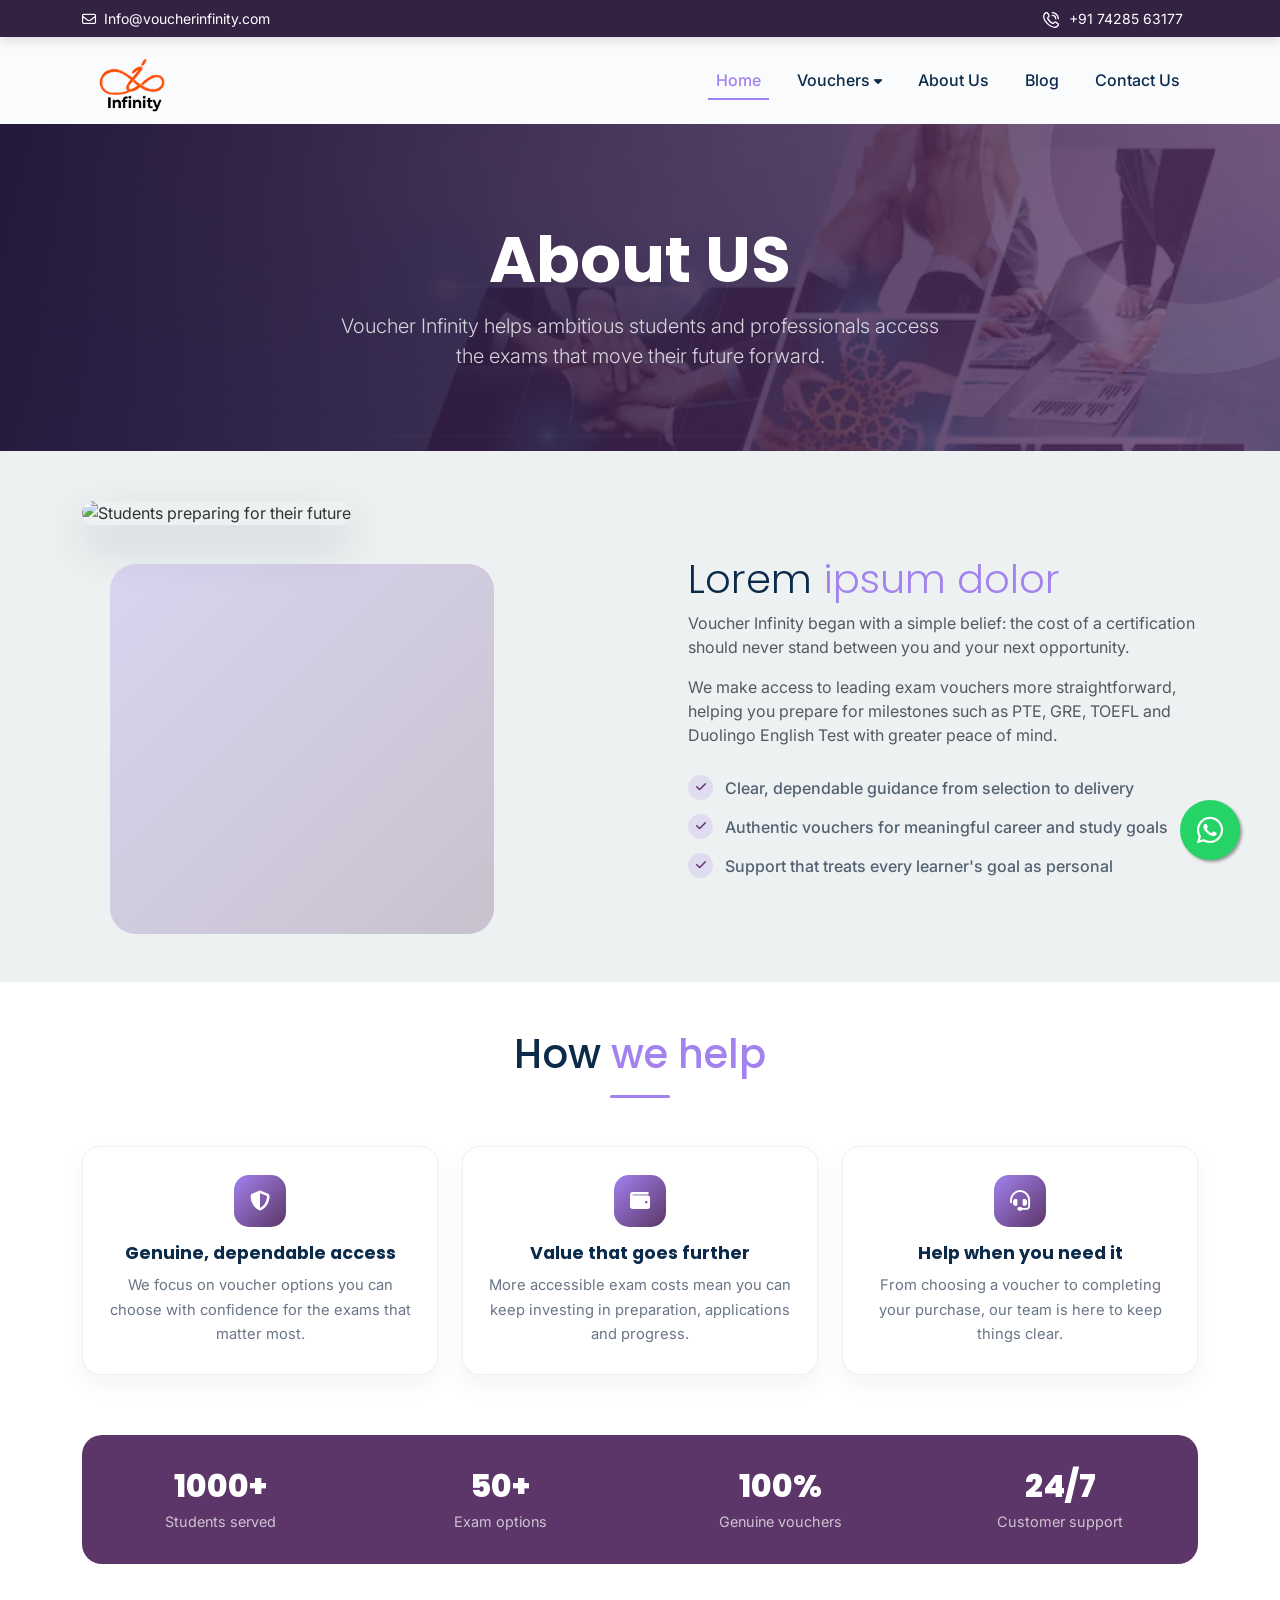
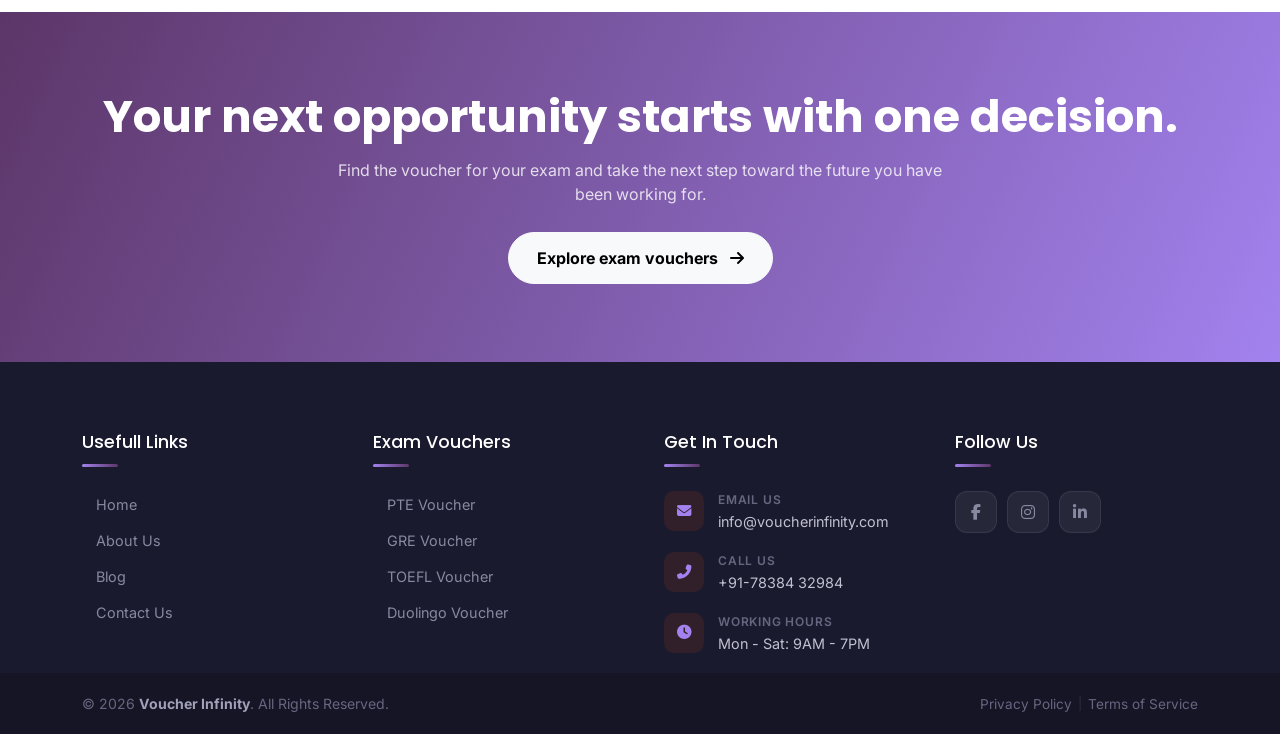
==== commit 8db4ade7: "4" ====
--- a/about.html
+++ b/about.html
@@ -25,7 +25,26 @@
 </head>
 
 <body>
-
+  <div class="top-header py-2">
+    <div class="container">
+      <div class="d-flex align-items-center justify-content-between " style="gap:25px">
+        <a href="mailto:Info@voucherinfinity.com" class="" style="color: white;">
+          <i class="fa-regular fa-envelope me-1"></i> Info@voucherinfinity.com
+        </a>
+        <a href="tel:+917428563177" class="" style="color: white;">
+          <span class="me-1 text-white" style="max-width: 14px;"><svg data-name="Layer 1" viewBox="0 0 24 24" style="fill: white;
+    margin-right: 0.4rem;
+    width: 16px;
+    height: 16px;">
+              <path
+                d="M13,1a1,1,0,0,1,1-1A10.011,10.011,0,0,1,24,10a1,1,0,0,1-2,0,8.009,8.009,0,0,0-8-8A1,1,0,0,1,13,1Zm1,5a4,4,0,0,1,4,4,1,1,0,0,0,2,0,6.006,6.006,0,0,0-6-6,1,1,0,0,0,0,2Zm9.093,10.739a3.1,3.1,0,0,1,0,4.378l-.91,1.049c-8.19,7.841-28.12-12.084-20.4-20.3l1.15-1A3.081,3.081,0,0,1,7.26.906c.031.031,1.884,2.438,1.884,2.438a3.1,3.1,0,0,1-.007,4.282L7.979,9.082a12.781,12.781,0,0,0,6.931,6.945l1.465-1.165a3.1,3.1,0,0,1,4.281-.006S23.062,16.708,23.093,16.739Zm-1.376,1.454s-2.393-1.841-2.424-1.872a1.1,1.1,0,0,0-1.549,0c-.027.028-2.044,1.635-2.044,1.635a1,1,0,0,1-.979.152A15.009,15.009,0,0,1,5.9,9.3a1,1,0,0,1,.145-1S7.652,6.282,7.679,6.256a1.1,1.1,0,0,0,0-1.549c-.031-.03-1.872-2.425-1.872-2.425a1.1,1.1,0,0,0-1.51.039l-1.15,1C-2.495,10.105,14.776,26.418,20.721,20.8l.911-1.05A1.121,1.121,0,0,0,21.717,18.193Z">
+              </path>
+            </svg></span>+91 74285 63177
+        </a>
+
+      </div>
+    </div>
+  </div>
   <!-- Sticky Navbar -->
   <nav class="navbar navbar-expand-lg navbar-light" id="mainNavbar2">
     <div class="container">
@@ -40,12 +59,13 @@
       <div class="collapse navbar-collapse" id="heronavbar">
         <ul class="navbar-nav ms-auto">
           <li class="nav-item">
-            <a class="nav-link" href="index.html">Home</a>
+            <a class="nav-link active" href="index.html">Home</a>
           </li>
           <li class="nav-item voucher-dropdown dropdown">
             <a class="nav-link " href=" #" style="pointer-events: none;">
-              Vouchers
+              Vouchers <i class="fa-solid fa-caret-down "></i>
             </a>
+
 
             <!-- VOUCHERS DROP DOWN -->
             <ul class="dropdown-menu">
@@ -57,7 +77,7 @@
 
           </li>
           <li class="nav-item">
-            <a class="nav-link active" href="about.html">About Us</a>
+            <a class="nav-link" href="about.html">About Us</a>
           </li>
           <li class="nav-item">
             <a class="nav-link" href="blog.html">Blog</a>
@@ -173,22 +193,17 @@
   <!-- Footer -->
 
   <footer class="site-footer" id="site-footer">
-
-
     <!-- Main Footer Content -->
     <div class="footer-main">
       <div class="container">
         <div class="row g-5">
-          <!-- Brand Column -->
-
-
           <!-- Quick Links -->
-          <div class="col-lg-2 col-md-6 col-6">
-            <h5 class="footer-col-title">Quick Links</h5>
+          <div class="col-lg-3 col-md-6 col-6">
+            <h5 class="footer-col-title">Usefull Links</h5>
             <ul class="footer-nav-list" id="footer-quick-links">
               <li><a href="index.html"><i class="fas fa-chevron-right"></i> Home</a></li>
               <li><a href="about.html"><i class="fas fa-chevron-right"></i> About Us</a></li>
-              <li><a href="vouchers.html"><i class="fas fa-chevron-right"></i> Vouchers</a></li>
+              <!-- <li><a href="vouchers.html"><i class="fas fa-chevron-right"></i> Vouchers</a></li> -->
               <li><a href="blog.html"><i class="fas fa-chevron-right"></i> Blog</a></li>
               <li><a href="contact.html"><i class="fas fa-chevron-right"></i> Contact Us</a></li>
             </ul>
@@ -196,7 +211,7 @@
 
           <!-- Exam Categories -->
           <div class="col-lg-3 col-md-6 col-6">
-            <h5 class="footer-col-title">Exam Categories</h5>
+            <h5 class="footer-col-title">Exam Vouchers</h5>
             <ul class="footer-nav-list" id="footer-categories">
               <li><a href="exam-voucher-detail.html?exam=pte"><i class="fas fa-chevron-right"></i> PTE Voucher</a></li>
               <li><a href="exam-voucher-detail.html?exam=gre"><i class="fas fa-chevron-right"></i> GRE Voucher</a></li>
@@ -210,7 +225,7 @@
 
           <!-- Contact Info -->
           <div class="col-lg-3 col-md-6">
-            <h5 class="footer-col-title">Get in Touch</h5>
+            <h5 class="footer-col-title">Get In Touch</h5>
             <ul class="footer-contact-list" id="footer-contact-info">
               <li>
                 <div class="footer-contact-icon"><i class="fas fa-envelope"></i></div>
@@ -223,7 +238,14 @@
                 <div class="footer-contact-icon"><i class="fas fa-phone-alt"></i></div>
                 <div>
                   <span class="footer-contact-label">Call Us</span>
-                  <a href="tel:+917838432984">+91-7838432984</a>
+                  <a href="tel:+917838432984">+91-78384 32984</a>
+                </div>
+              </li>
+              <li>
+                <div class="footer-contact-icon"><i class="fas fa-clock"></i></div>
+                <div>
+                  <span class="footer-contact-label">Working Hours</span>
+                  <span class="footer-contact-value">Mon - Sat: 9AM - 7PM</span>
                 </div>
               </li>
               <!-- <li>
@@ -233,17 +255,11 @@
                   <span class="footer-contact-value">New Delhi, India</span>
                 </div>
               </li>
-              <li>
-                <div class="footer-contact-icon"><i class="fas fa-clock"></i></div>
-                <div>
-                  <span class="footer-contact-label">Working Hours</span>
-                  <span class="footer-contact-value">Mon - Sat: 9AM - 7PM</span>
-                </div>
-              </li> -->
+             -->
             </ul>
           </div>
-          <div class="col-lg-4 col-md-6">
-            <h5 class="footer-col-title">Social Media </h5>
+          <div class="col-lg-3 col-md-6">
+            <h5 class="footer-col-title">Follow Us </h5>
             <div class="footer-brand-block">
               <!-- <a href="index.html" class="footer-logo-link d-inline-flex align-items-center gap-2 mb-3">
 
@@ -251,14 +267,17 @@
               </a> -->
 
               <div class="footer-social-links">
-                <a href="#" class="footer-social-link" aria-label="Facebook" id="footer-social-facebook">
+                <a href="https://www.facebook.com/voucherinfinity/" class="footer-social-link" aria-label="Facebook"
+                  id="footer-social-facebook">
                   <i class="fab fa-facebook-f"></i>
                 </a>
 
-                <a href="#" class="footer-social-link" aria-label="Instagram" id="footer-social-instagram">
+                <a href="https://www.instagram.com/voucherinfinity/" class="footer-social-link" aria-label="Instagram"
+                  id="footer-social-instagram">
                   <i class="fab fa-instagram"></i>
                 </a>
-                <a href="#" class="footer-social-link" aria-label="LinkedIn" id="footer-social-linkedin">
+                <a href="https://www.linkedin.com/company/voucherinfinity/" class="footer-social-link"
+                  aria-label="LinkedIn" id="footer-social-linkedin">
                   <i class="fab fa-linkedin-in"></i>
                 </a>
 
@@ -281,13 +300,11 @@
           </div>
           <div class="col-md-6 text-center text-md-end">
             <div class="footer-legal-links" id="footer-legal-links">
-              <a href="#">Privacy Policy</a>
+              <a href="privacy-policy.html">Privacy Policy</a>
               <span class="footer-legal-sep">|</span>
-              <a href="#">Terms of Service</a>
-              <span class="footer-legal-sep">|</span>
-              <a href="#">Disclaimer</a>
-              <span class="footer-legal-sep">|</span>
-              <a href="#">Refund Policy</a>
+              <a href="trems-condition.html">Terms of Service</a>
+
+
             </div>
           </div>
         </div>
--- a/assets/css/style.css
+++ b/assets/css/style.css
@@ -118,7 +118,7 @@
 .btn-primary-custom-2:hover {
   background: white;
   transform: translateY(-2px);
-  box-shadow: 0 6px 20px var(--secondary-color);
+  box-shadow: 0 1px 0 rgba(16, 36, 62, .08);
   color: var(--primary-color);
   transform: translateY(-2px);
 
@@ -170,9 +170,11 @@
   /* backdrop-filter: blur(10px); */
 }
 
+
+
 .navbar.sticky {
-  box-shadow: 0 2px 15px rgba(0, 0, 0, 0.1);
-  padding: 10px 0;
+  box-shadow: 0 1px 0 rgba(16, 36, 62, .08);
+  /* padding: 10px 0; */
 }
 
 .navbar-brand {
@@ -205,6 +207,154 @@
   width: 100%;
 }
 
+.dropdown-toggle::after {
+  content: "\f107";
+  font-family: "Font Awesome 6 Free";
+  font-weight: 900;
+  border: none;
+  margin-left: 5px;
+}
+
+@media screen and (width >=1024px) {
+
+  .dropdown-menu {
+    box-shadow: 0px 10px 30px rgba(0, 0, 0, 0.15);
+  }
+}
+
+.dropdown-menu {
+  border-radius: 0px !important;
+  /* border: 1px solid #e0e0e0; */
+
+  border: none !important;
+  box-shadow: none;
+
+  padding-top: 10px;
+  top: 100%;
+
+}
+
+.dropdown-item {
+  padding: 10px 20px;
+  color: #333;
+  font-weight: 500;
+  transition: 0.2s ease;
+}
+
+.dropdown-item:hover {
+  background-color: var(--primary-color);
+  color: white;
+}
+
+.voucher-dropdown:hover .dropdown-menu {
+  display: block;
+}
+
+.top-header {
+  background-color: #332242;
+  padding: 5px 0px;
+  box-shadow: 0px 5px 10px rgba(0, 0, 0, 0.1);
+}
+
+.top-header a {
+  font-size: 14px;
+}
+
+/* Base state for all items */
+.testimonials-carousel .owl-item {
+  opacity: 0.6;
+  filter: blur(4px);
+  transform: scale(0.9);
+  transition: all 0.5s ease;
+}
+
+/* Active and Centered state */
+.testimonials-carousel .owl-item.center {
+  opacity: 1;
+  filter: blur(0);
+  transform: scale(1);
+  z-index: 10;
+  /* Ensures the center card sits on top */
+}
+
+
+
+.top-header a {
+  color: var(--white);
+  text-decoration: none;
+  margin-right: 15px;
+  transition: var(--transition);
+}
+
+.top-header a:hover {
+  color: var(--accent-color);
+}
+
+.navbar {
+  background-color: var(--white);
+  box-shadow: var(--shadow-sm);
+  transition: var(--transition);
+  padding: 7px 0;
+}
+
+
+
+@keyframes slideDown {
+  from {
+    transform: translateY(-100%);
+  }
+
+  to {
+    transform: translateY(0);
+  }
+}
+
+.nav-link {
+  font-weight: 500;
+
+  margin: 0 10px;
+  position: relative;
+  transition: var(--transition);
+  /* color: white; */
+}
+
+.nav-link:hover,
+.nav-link.active {
+  color: var(--primary-color) !important;
+}
+
+.nav-link::after {
+  content: '';
+  position: absolute;
+  width: 0%;
+  height: 2px;
+  background-color: var(--primary-color);
+  bottom: 0;
+  left: 0;
+  transition: var(--transition);
+}
+
+.nav-link:hover::after,
+.nav-link.active::after {
+  width: 100%;
+}
+
+.navbar.sticky {
+  position: fixed;
+  top: 0;
+  width: 100%;
+  z-index: 1030;
+  animation: slideDown 0.4s ease-in-out;
+  box-shadow: 0 1px 0 rgba(16, 36, 62, .08);
+  padding: 10px 0;
+  background-color: var(--light-bg);
+
+}
+
+.navbar.sticky .nav-link {
+  color: var(--dark-color);
+}
+
 /* Hero Section */
 
 
@@ -253,12 +403,13 @@
   font-size: 3.5rem;
   line-height: 1.2;
   margin-bottom: 20px;
+  font-weight: 500;
 }
 
 .hero-content h1 span {
-  background: linear-gradient(135deg, var(--primary-color), var(--secondary-color));
-  -webkit-background-clip: text;
-  -webkit-text-fill-color: transparent;
+  color: var(--primary-color);
+  /* -webkit-background-clip: text;
+  -webkit-text-fill-color: transparent; */
 }
 
 .hero-content p {
@@ -268,15 +419,14 @@
 }
 
 /* Owl Carousel Custom Nav & Dots */
-:is(.hero-carousel, .our-exam-vouchers) .owl-nav button.owl-prev,
-:is(.hero-carousel, .our-exam-vouchers) .owl-nav button.owl-next {
+:is(.hero-carousel, .our-exam-vouchers, .testimonials-carousel) .owl-nav button.owl-prev,
+:is(.hero-carousel, .our-exam-vouchers, .testimonials-carousel) .owl-nav button.owl-next {
   position: absolute;
   top: 50%;
   transform: translateY(-50%);
   width: 50px;
   height: 50px;
   background: rgba(221, 221, 221, 0.8) !important;
-
   color: #fff !important;
   border-radius: 50% !important;
   font-size: 1.5rem !important;
@@ -286,35 +436,96 @@
   justify-content: center;
 }
 
-@media screen and (width >=1400px) {
-  .our-exam-vouchers .owl-nav button.owl-prev {
-    left: -40px;
-  }
-
-  .our-exam-vouchers .owl-nav button.owl-next {
-    right: -40px;
-  }
-}
-
-
-
-.our-exam-vouchers .owl-nav button:hover {
+
+
+
+
+
+
+@media screen and (min-width:992px) {
+
+  .our-exam-vouchers .owl-nav button.owl-prev,
+  .testimonials-carousel .owl-nav button.owl-prev {
+    left: 0px;
+
+  }
+
+  .our-exam-vouchers .owl-nav button.owl-next,
+  .testimonials-carousel .owl-nav button.owl-next {
+    right: 0px;
+
+  }
+}
+
+@media screen and (width <=991px) {
+
+  .our-exam-vouchers .owl-nav button.owl-prev,
+  .testimonials-carousel .owl-nav button.owl-prev {
+    display: none;
+  }
+
+
+  .our-exam-vouchers .owl-nav button.owl-next,
+  .testimonials-carousel .owl-nav button.owl-next {
+    display: none;
+  }
+
+}
+
+/* @media screen and (max-width: 991px) { */
+
+
+
+
+/* } */
+
+/* .our-exam-vouchers .owl-nav button.owl-prev {
+  left: -40px !important;
+
+}
+
+.our-exam-vouchers .owl-nav button.owl-next {
+  right: -40px;
+
+} */
+
+
+
+
+
+
+
+.our-exam-vouchers .owl-nav button:hover,
+.testimonials-carousel .owl-nav button:hover {
   background: var(--primary-color) !important;
 }
 
-.our-exam-vouchers .owl-dots {
+:is(.testimonials-carousel, .our-exam-vouchers) .owl-dots {
   position: absolute;
-  bottom: 30px;
+  bottom: -30px;
   width: 100%;
   text-align: center;
+}
+
+#testimonial-section .container .testimonials-carousel .owl-dots .owl-dot span {
+  width: 12px !important;
+  height: 12px !important;
+  background: rgb(242 183 255 / 50%) !important;
+  margin: 5px 8px !important;
+  transition: var(--transition) !important;
 }
 
 .our-exam-vouchers .owl-dot span {
   width: 12px !important;
   height: 12px !important;
-  background: rgba(255, 255, 255, 0.5) !important;
+  background: rgb(242 183 255 / 50%) !important;
   margin: 5px 8px !important;
   transition: var(--transition) !important;
+}
+
+#testimonial-section .container .testimonials-carousel .owl-dots .owl-dot.active span {
+  background: var(--primary-color) !important;
+  transform: scale(1.3);
 }
 
 .our-exam-vouchers .owl-dot.active span {
@@ -468,6 +679,7 @@
   display: flex;
   flex-direction: column;
   border: 1px solid rgba(0, 0, 0, 0.2);
+  margin-bottom: 4px;
 }
 
 .voucher-card-premium:hover {
@@ -916,8 +1128,8 @@
 }
 
 .user-info-modern {
-  /* display: flex;
-  align-items: center; */
+  display: flex;
+  align-items: center;
   border-top: 1px solid rgba(0, 0, 0, 0.05);
   padding-top: 20px;
 }
@@ -1860,7 +2072,7 @@
   color: #fff;
   font-family: var(--heading-font);
   font-size: 1.1rem;
-  font-weight: 700;
+  font-weight: 500;
   margin-bottom: 24px;
   position: relative;
   padding-bottom: 14px;
@@ -2134,10 +2346,29 @@
 }
 
 /* About Intro Section Modern Styles */
-.about-image-wrapper {
-  /* padding-right: 20px; */
-  /* padding-bottom: 20px; */
-}
+@media (min-width: 992px) {
+  .about-image-wrapper {
+    position: relative;
+    z-index: 1;
+  }
+
+  .about-image-wrapper img {
+    min-height: 460px;
+  }
+
+  .about-intro-section::before {
+    content: "";
+    position: absolute;
+    left: 0;
+    bottom: 0;
+    border-bottom: 485px solid #a183f1;
+    border-right: 717px solid transparent;
+    width: 40%;
+    z-index: 0;
+
+  }
+}
+
 
 .about-shape-bg {
   position: absolute;
@@ -2577,8 +2808,8 @@
 #contactPopup {
   border: 0;
   padding: 0;
-  width: min(950px, 95vw);
-  max-width: 950px;
+  width: min(450px, 95vw);
+  /* max-width: 950px; */
   border-radius: var(--border-radius-lg);
   background: transparent;
   overflow: visible;
@@ -2608,7 +2839,7 @@
   border: none;
   cursor: pointer;
   border-radius: 50%;
-  background: var(--light-primary-color);
+  background: var(--primary-color);
   color: var(--secondary-color);
   font-size: 18px;
   transition: var(--transition);
@@ -2621,14 +2852,15 @@
 
 /* Layout */
 .popup-content {
-  display: grid;
-  grid-template-columns: 1fr 1.2fr;
-  min-height: 580px;
+  /* display: grid;
+  grid-template-columns: 1fr 1.2fr; */
+  /* min-height: 580px; */
+  /* max-width: 550px; */
 }
 
 /* Left Side */
 .popup-info {
-  padding: 60px;
+  padding: 30px;
   color: #fff;
   background: var(--primary-gradient);
   position: relative;
@@ -2669,14 +2901,32 @@
 
 .popup-info h2 {
   font-family: var(--heading-font);
-  font-size: 42px;
+  font-size: 32px;
   line-height: 1.2;
-  margin-bottom: 20px;
+  margin-bottom: 10px;
+  color: #fff;
+}
+
+.select-city {
+  position: relative;
+
+
+}
+
+.select-city::after {
+  content: "\f078";
+  font-family: "Font Awesome 6 Free";
+  font-weight: 900;
+  position: absolute;
+  right: 16px;
+  top: 50%;
+  transform: translateY(-50%);
+  pointer-events: none;
 }
 
 .popup-info p {
   opacity: .9;
-  margin-bottom: 30px;
+  margin-bottom: 0px;
   line-height: 1.8;
 }
 
@@ -2692,7 +2942,7 @@
 
 /* Right Side Form */
 .popup-form {
-  padding: 60px;
+  padding: 30px;
   background: var(--theme-white);
   display: flex;
   flex-direction: column;
@@ -2704,6 +2954,7 @@
 }
 
 .form-group input,
+.form-group select,
 .form-group textarea {
   width: 100%;
   border: 2px solid transparent;
@@ -2715,6 +2966,17 @@
   transition: var(--transition);
 }
 
+.form-group textarea {
+  width: 100%;
+  border: 2px solid transparent;
+  background: var(--light-bg);
+  padding: 16px 20px;
+  font-size: 15px;
+  border-radius: var(--border-radius-sm);
+  font-family: var(--body-font);
+  transition: var(--transition);
+}
+
 .form-group input:focus,
 .form-group textarea:focus {
   outline: none;
@@ -2725,7 +2987,7 @@
 
 .form-group textarea {
   resize: vertical;
-  min-height: 130px;
+
 }
 
 .submit-btn {
@@ -2776,10 +3038,22 @@
   }
 
   .popup-info h2 {
-    font-size: 30px;
+    font-size: 10px;
   }
 
   .popup-form {
     padding-top: 20px;
   }
+}
+
+.dropdown .fa-caret-down {
+  font-size: 13px;
+}
+
+
+
+
+section.about-intro-section {
+  position: relative;
+  overflow: hidden;
 }
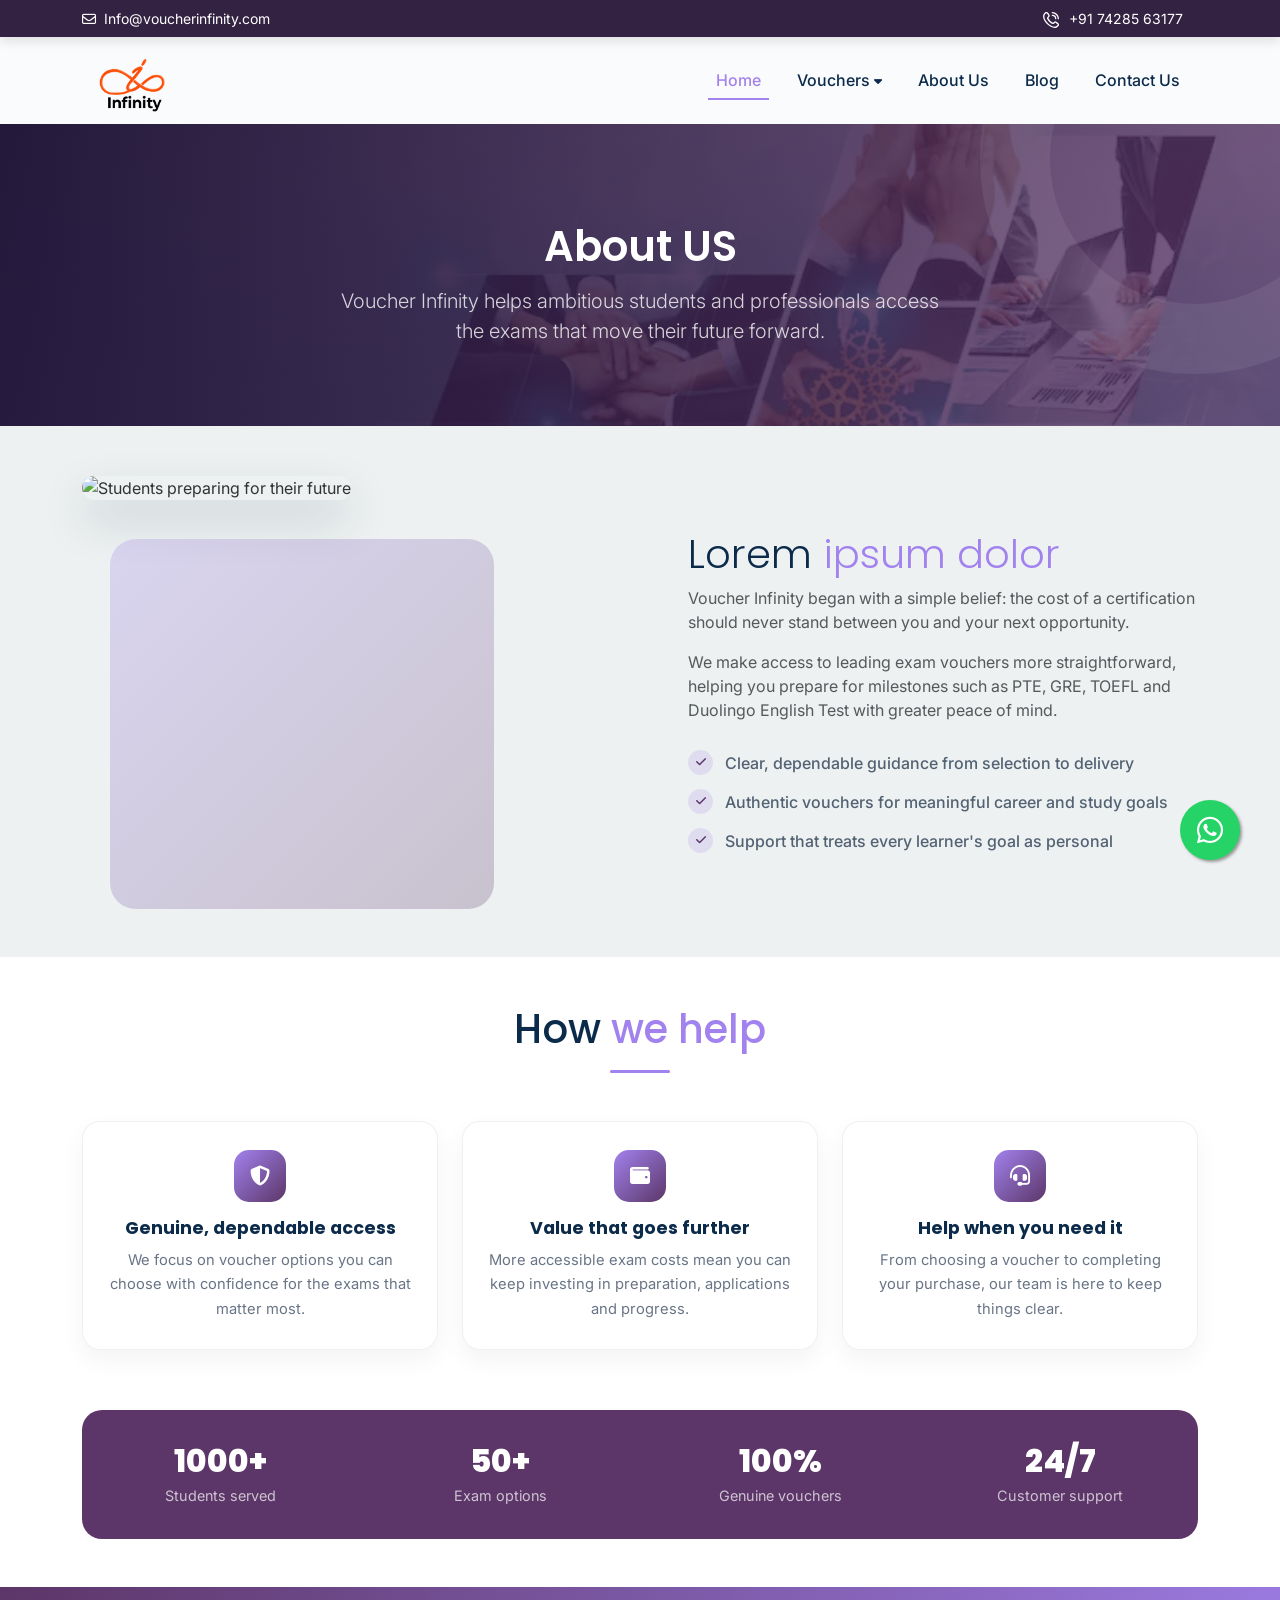
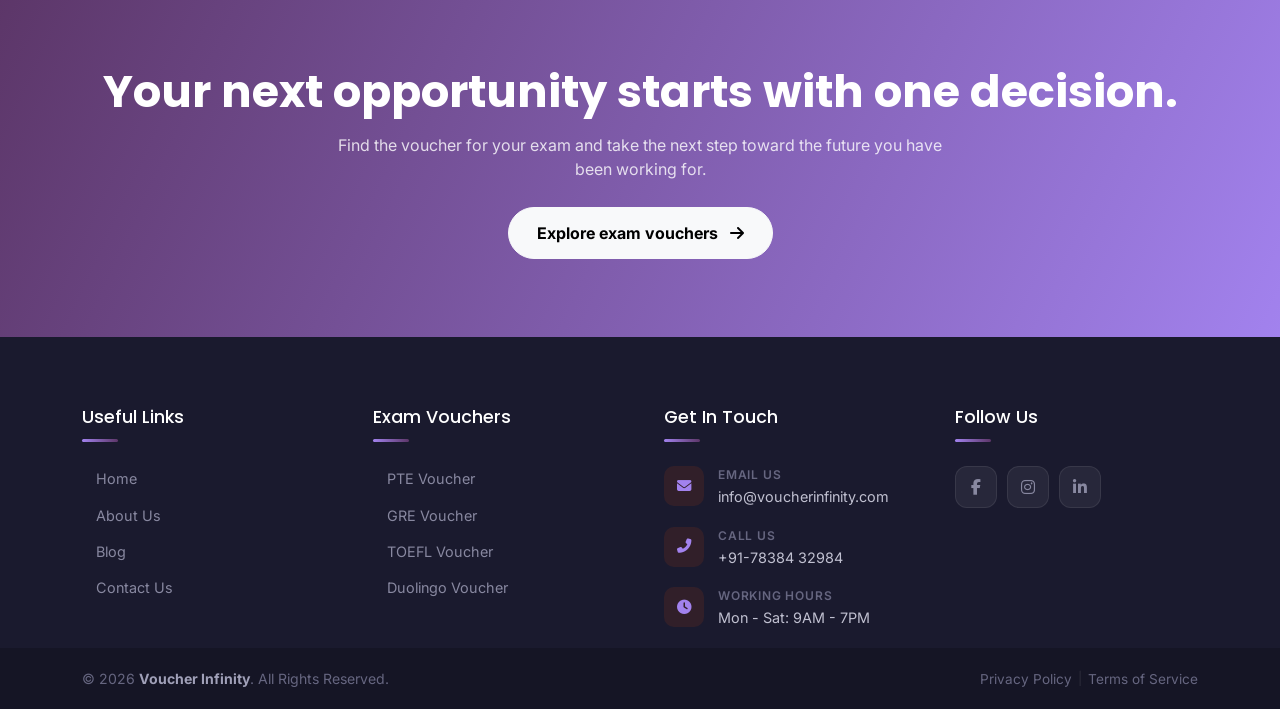
==== commit e3fc76b1: "5" ====
--- a/about.html
+++ b/about.html
@@ -199,7 +199,7 @@
         <div class="row g-5">
           <!-- Quick Links -->
           <div class="col-lg-3 col-md-6 col-6">
-            <h5 class="footer-col-title">Usefull Links</h5>
+            <h5 class="footer-col-title">Useful Links</h5>
             <ul class="footer-nav-list" id="footer-quick-links">
               <li><a href="index.html"><i class="fas fa-chevron-right"></i> Home</a></li>
               <li><a href="about.html"><i class="fas fa-chevron-right"></i> About Us</a></li>
--- a/assets/css/style.css
+++ b/assets/css/style.css
@@ -599,7 +599,7 @@
 /* Categories Section */
 .section-title {
   text-align: center;
-  margin-bottom: 50px;
+  margin-bottom: 40px;
 }
 
 .section-title h2 {
@@ -2559,11 +2559,12 @@
 }
 
 .about-hero h1 {
-  max-width: 730px;
+  max-width: 830px;
   margin: 20px auto 16px;
   color: #fff;
-  font-size: clamp(2.4rem, 5vw, 4.25rem);
+  font-size: clamp(2.4rem, 5vw, 2.6rem);
   line-height: 1.12;
+  font-weight: 600;
 }
 
 .about-hero .lead {
